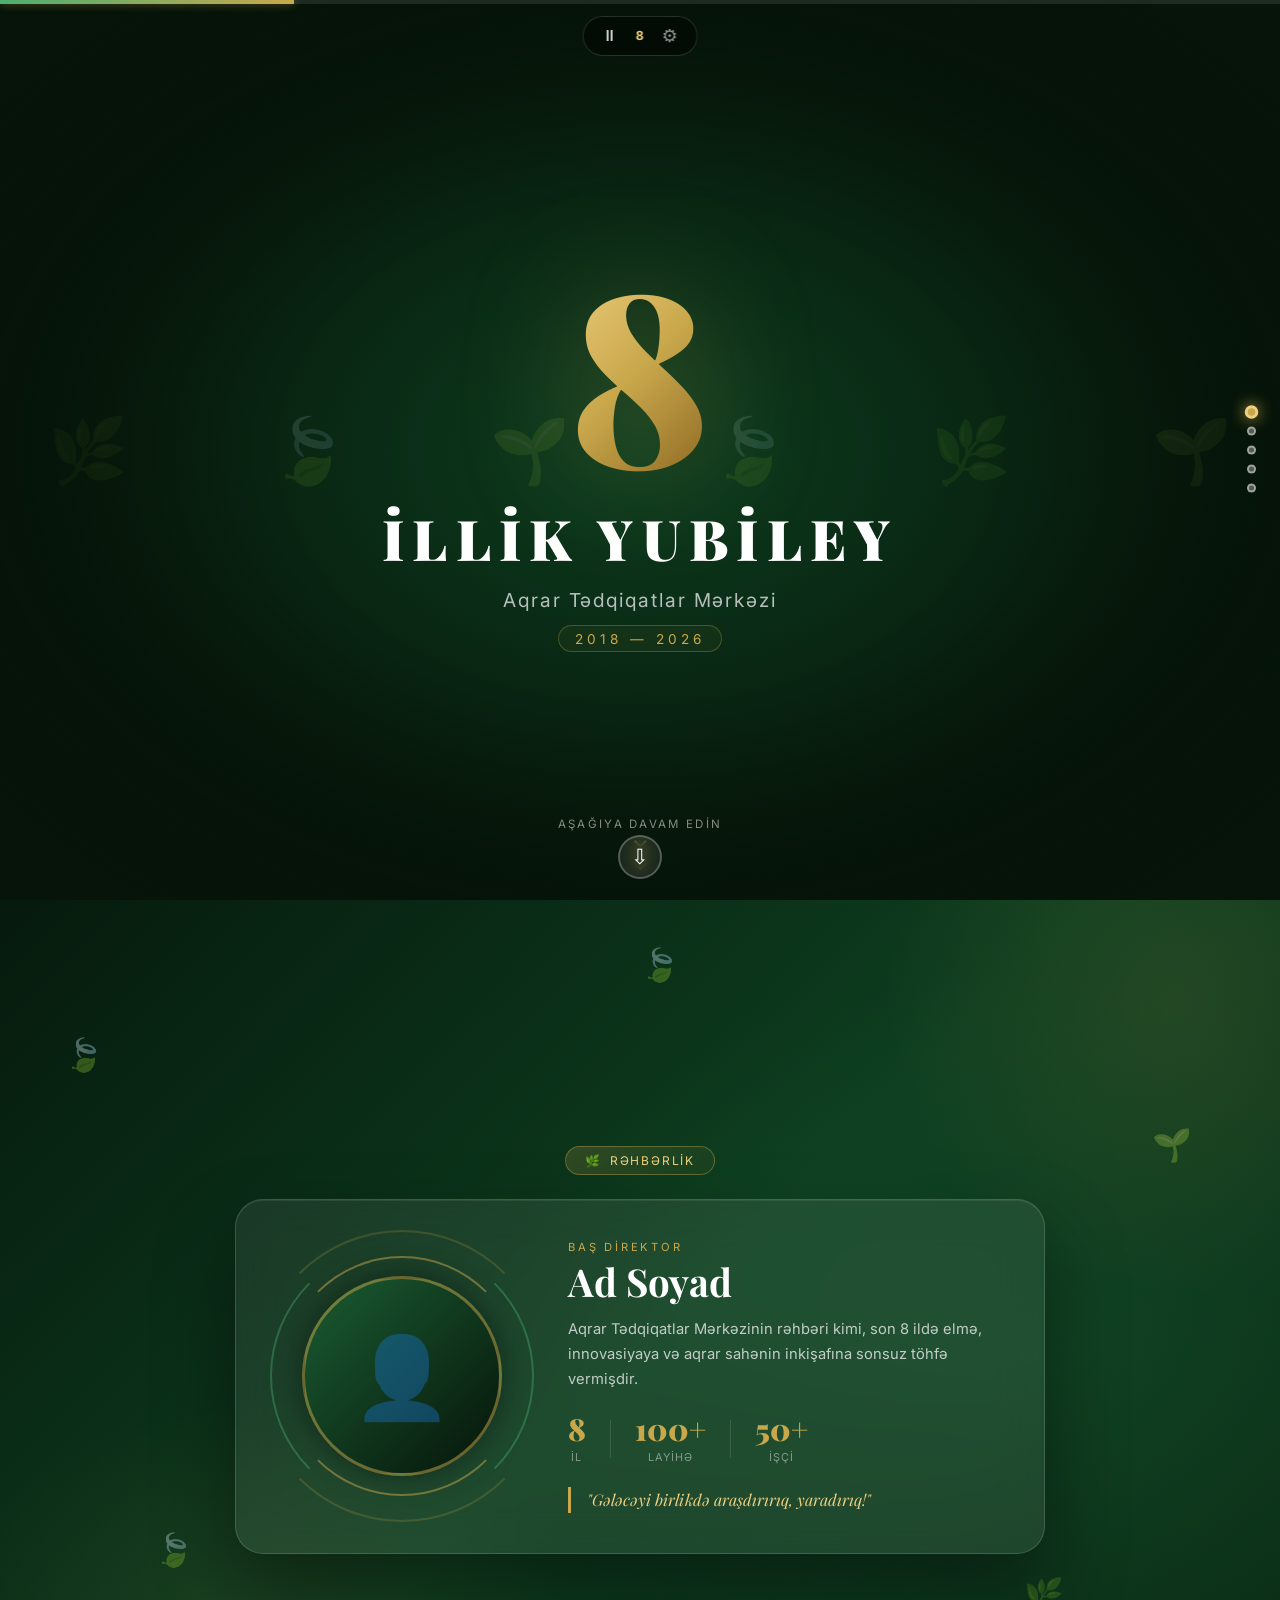
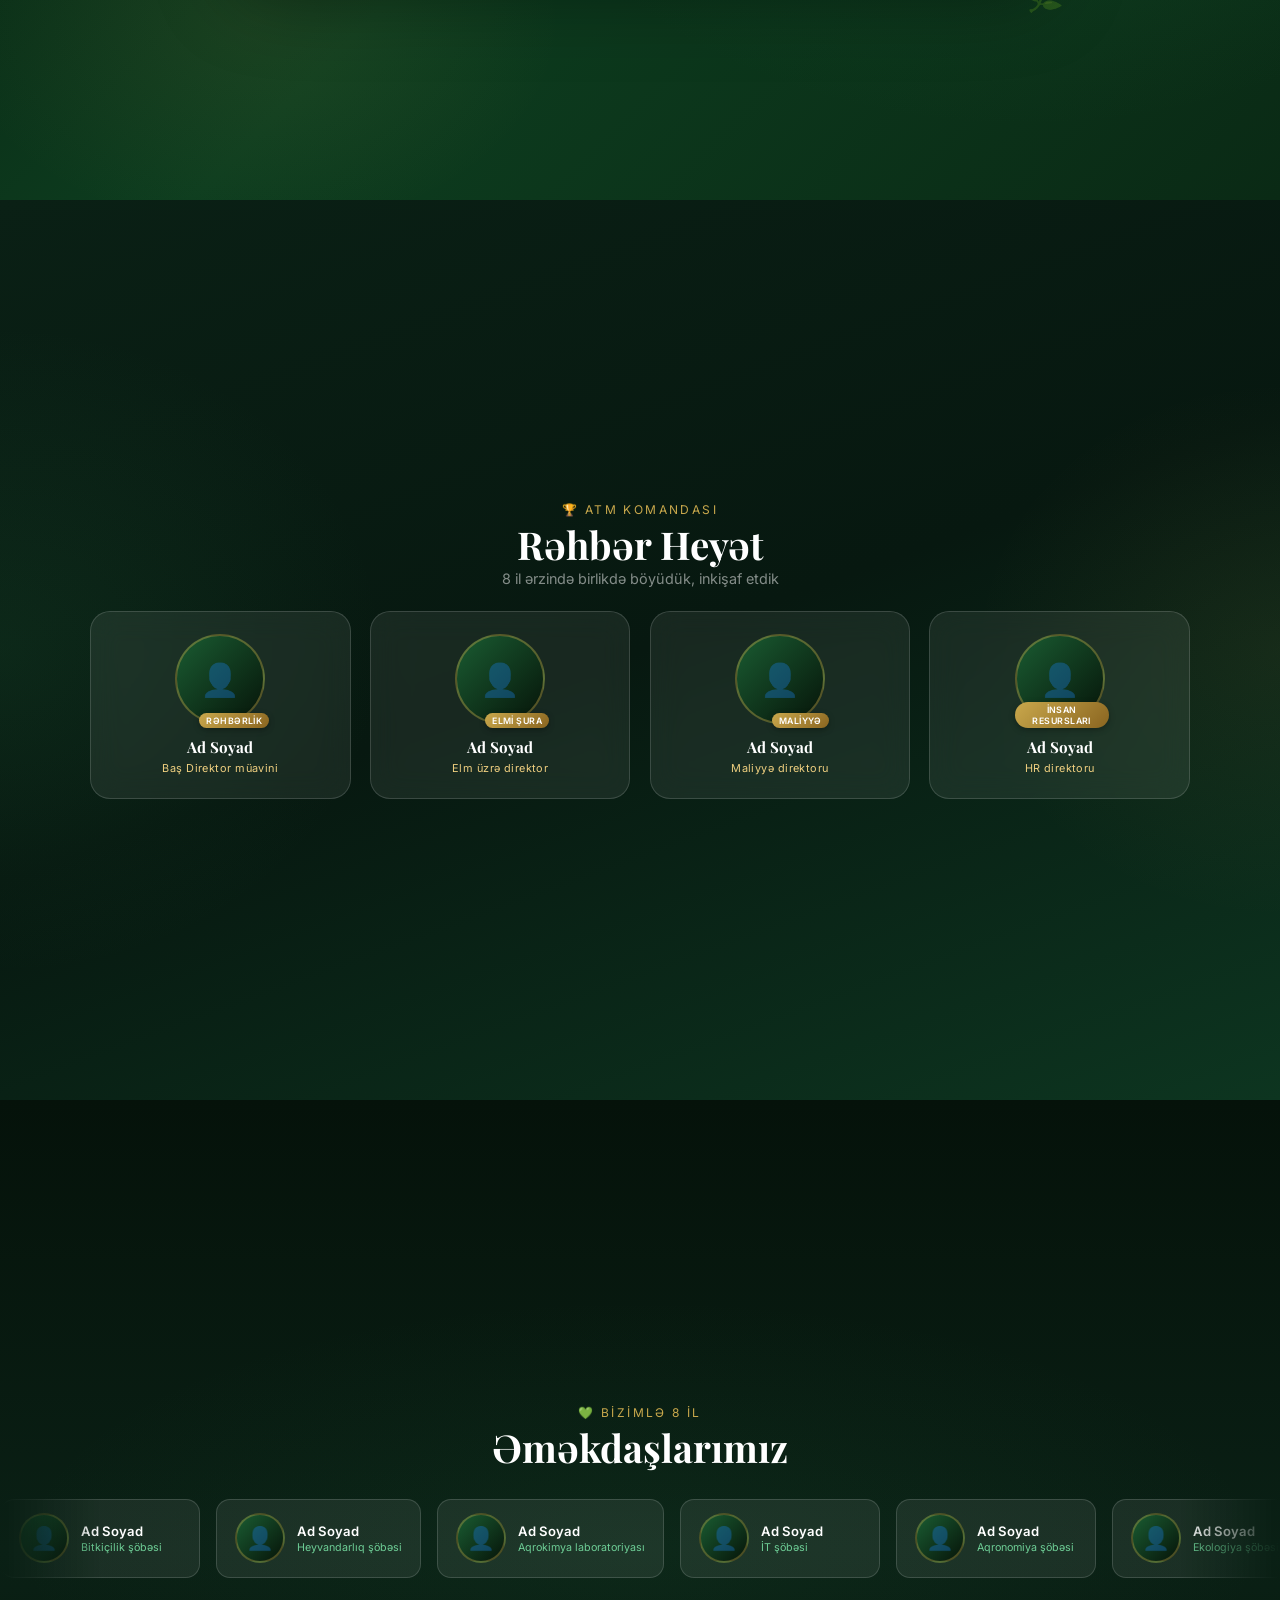
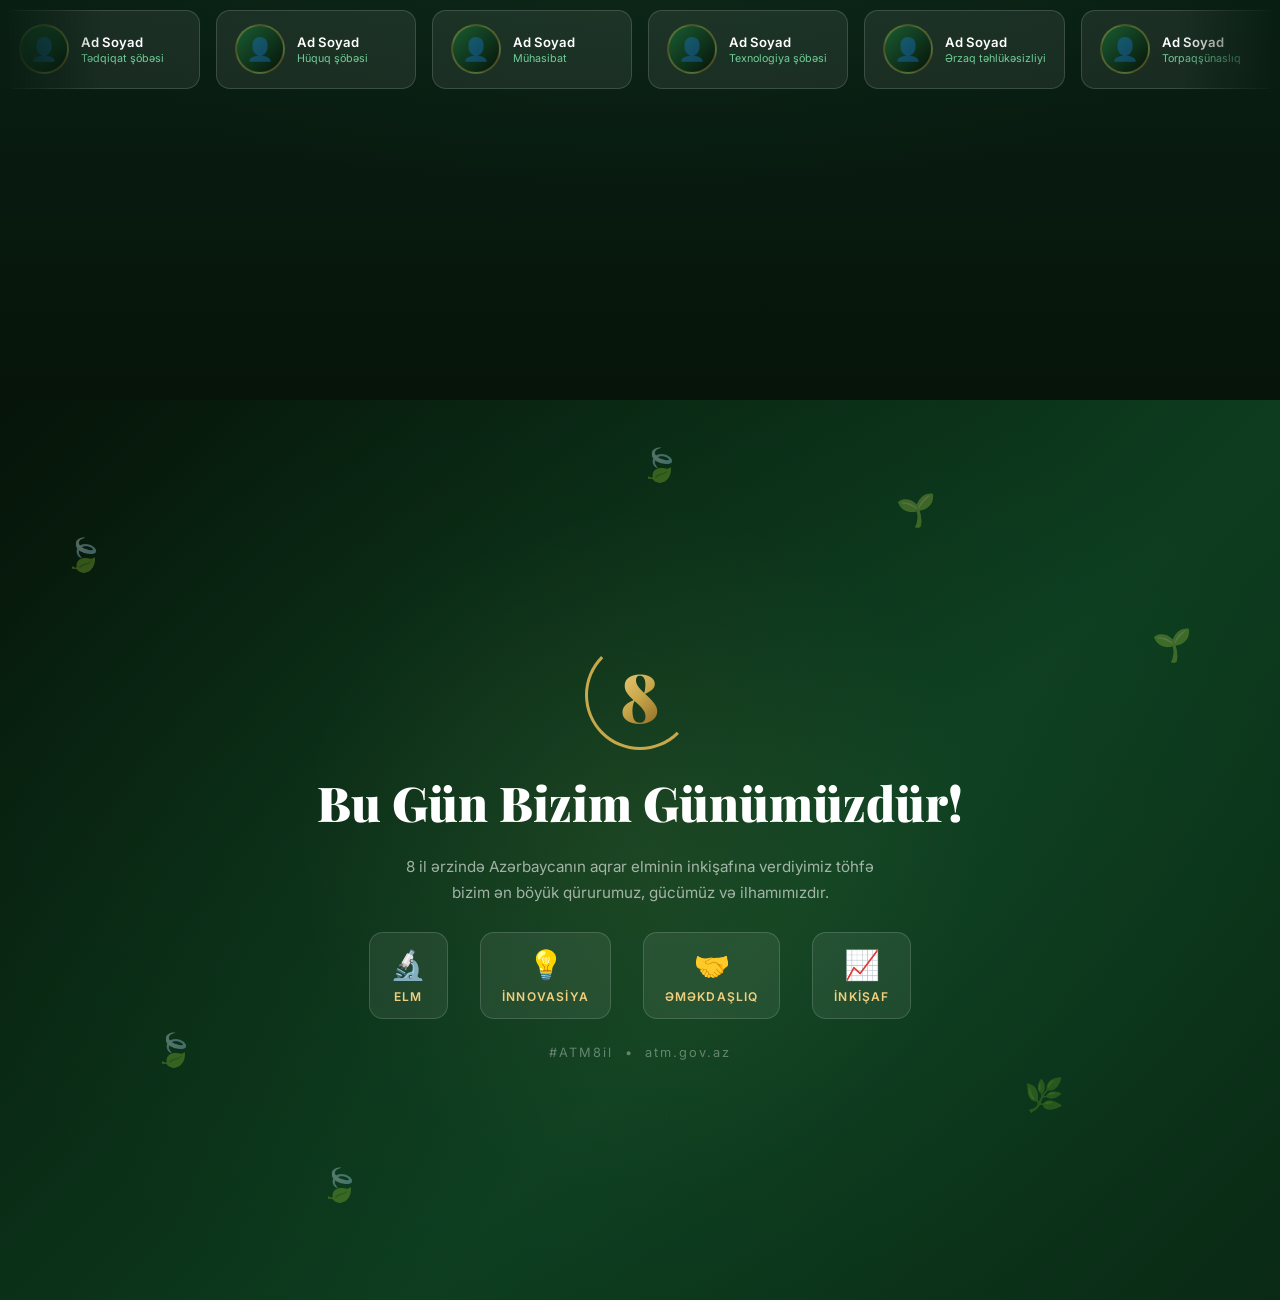
==== index.html @ 125e40d2 "*" ====
<!DOCTYPE html>
<html lang="az">
<head>
  <meta charset="UTF-8" />
  <meta name="viewport" content="width=device-width, initial-scale=1.0" />
  <title>ATM — 8 İllik Yubiley | Aqrar Tədqiqatlar Mərkəzi</title>
  <meta name="description" content="Aqrar Tədqiqatlar Mərkəzinin 8 illik yubileyi — Elm, İnnovasiya və İnkişaf" />
  <link rel="preconnect" href="https://fonts.googleapis.com" />
  <link rel="preconnect" href="https://fonts.gstatic.com" crossorigin />
  <link href="https://fonts.googleapis.com/css2?family=Playfair+Display:wght@400;700;900&family=Inter:wght@300;400;500;600;700&display=swap" rel="stylesheet" />
  <link rel="stylesheet" href="style.css" />
</head>
<body>

  <!-- PROGRESS BAR (auto-play timer) -->
  <div class="progress-bar-wrap" id="progressBarWrap">
    <div class="progress-bar" id="progressBar"></div>
  </div>

  <!-- AUTO-PLAY KONTROL -->
  <div class="autoplay-ctrl" id="autoplayCtrl">
    <button class="ap-btn" id="apToggle" title="Auto-play aç/bağla">
      <span id="apIcon">⏸</span>
    </button>
    <div class="ap-timer" id="apTimer">10</div>
    <a href="admin.html" class="ap-btn ap-admin-btn" title="Admin Panel">⚙</a>
  </div>

  <!-- NAVİQASİYA NÖQTƏLƏRI -->
  <nav class="slide-nav" id="slideNav">
    <div class="nav-dot active" data-slide="0" title="Giriş"></div>
    <div class="nav-dot" data-slide="1" title="Direktor"></div>
    <div class="nav-dot" data-slide="2" title="Komanda"></div>
    <div class="nav-dot" data-slide="3" title="Əməkdaşlar"></div>
    <div class="nav-dot" data-slide="4" title="Final"></div>
  </nav>

  <!-- OXLAR -->
  <button class="arrow arrow-up hidden" id="arrowUp">&#8679;</button>
  <button class="arrow arrow-down" id="arrowDown">&#8681;</button>

  <!-- SLAYDLAR -->
  <div class="slides-container" id="slidesContainer">

    <!-- SLAYD 0 — GİRİŞ -->
    <section class="slide slide-intro" id="slide-0">
      <div class="intro-bg-overlay"></div>
      <img src="" alt="ATM 8 İllik Yubiley Posteri" class="intro-poster" id="introPoster" />
      <div class="intro-poster-placeholder" id="introPosterPh">
        <div class="iph-content">
          <div class="iph-num">8</div>
          <div class="iph-title">İLLİK YUBİLEY</div>
          <div class="iph-sub">Aqrar Tədqiqatlar Mərkəzi</div>
          <div class="iph-tag">2018 — 2026</div>
        </div>
        <div class="iph-leaves">
          <span>🌿</span><span>🍃</span><span>🌱</span>
          <span>🍃</span><span>🌿</span><span>🌱</span>
        </div>
      </div>
      <div class="intro-particles" id="introParticles"></div>
      <div class="intro-bottom-bar">
        <span class="intro-bottom-text">Aşağıya davam edin</span>
        <div class="scroll-indicator">
          <div class="scroll-arrow"></div>
          <div class="scroll-arrow delay1"></div>
          <div class="scroll-arrow delay2"></div>
        </div>
      </div>
    </section>

    <!-- SLAYD 1 — BAŞ DİREKTOR -->
    <section class="slide slide-director" id="slide-1">
      <div class="director-bg"></div>
      <div class="director-glow"></div>
      <div class="director-content">
        <div class="director-badge">
          <span class="badge-icon">🌿</span>
          <span>Rəhbərlik</span>
        </div>
        <div class="director-card">
          <div class="director-photo-wrap">
            <div class="director-ring ring-1"></div>
            <div class="director-ring ring-2"></div>
            <div class="director-ring ring-3"></div>
            <div class="director-photo-inner" id="directorPhotoInner">
              <div class="ph-avatar">👤</div>
            </div>
          </div>
          <div class="director-info">
            <div class="director-title-label">Baş Direktor</div>
            <h2 class="director-name" id="directorName">Ad Soyad</h2>
            <p class="director-desc" id="directorDesc">
              Aqrar Tədqiqatlar Mərkəzinin rəhbəri kimi, son 8 ildə elmə, innovasiyaya
              və aqrar sahənin inkişafına sonsuz töhfə vermişdir.
            </p>
            <div class="director-stats">
              <div class="stat-item">
                <span class="stat-num" id="statYears">8</span>
                <span class="stat-lbl">İl</span>
              </div>
              <div class="stat-divider"></div>
              <div class="stat-item">
                <span class="stat-num" id="statProjects">100+</span>
                <span class="stat-lbl">Layihə</span>
              </div>
              <div class="stat-divider"></div>
              <div class="stat-item">
                <span class="stat-num" id="statStaff">50+</span>
                <span class="stat-lbl">İşçi</span>
              </div>
            </div>
            <blockquote class="director-quote" id="directorQuote">
              "Gələcəyi birlikdə araşdırırıq, yaradırıq!"
            </blockquote>
          </div>
        </div>
      </div>
      <div class="floating-leaves">
        <span class="leaf l1">🍃</span><span class="leaf l2">🌱</span>
        <span class="leaf l3">🍃</span><span class="leaf l4">🌿</span>
        <span class="leaf l5">🍃</span>
      </div>
    </section>

    <!-- SLAYD 2 — RƏHBƏR HEYƏT -->
    <section class="slide slide-team" id="slide-2">
      <div class="team-bg"></div>
      <div class="team-header">
        <div class="section-eyebrow">🏆 ATM Komandası</div>
        <h2 class="section-title">Rəhbər Heyət</h2>
        <p class="section-sub">8 il ərzində birlikdə böyüdük, inkişaf etdik</p>
      </div>
      <div class="team-grid" id="teamGrid"></div>
    </section>

    <!-- SLAYD 3 — ƏMƏKDAŞLAR -->
    <section class="slide slide-staff" id="slide-3">
      <div class="staff-bg"></div>
      <div class="staff-header">
        <div class="section-eyebrow">💚 Bizimlə 8 il</div>
        <h2 class="section-title">Əməkdaşlarımız</h2>
      </div>
      <div class="staff-ticker-wrap">
        <div class="staff-ticker" id="staffTicker"></div>
      </div>
      <div class="staff-ticker-wrap ticker-reverse-wrap">
        <div class="staff-ticker ticker-reverse" id="staffTicker2"></div>
      </div>
    </section>

    <!-- SLAYD 4 — FİNAL -->
    <section class="slide slide-final" id="slide-4">
      <div class="final-bg"></div>
      <div class="final-glow"></div>
      <div class="final-content">
        <div class="final-logo">
          <div class="logo-ring"></div>
          <span class="logo-num">8</span>
        </div>
        <h1 class="final-title">Bu Gün Bizim Günümüzdür!</h1>
        <p class="final-sub">
          8 il ərzində Azərbaycanın aqrar elminin inkişafına verdiyimiz töhfə<br/>
          bizim ən böyük qürurumuz, gücümüz və ilhamımızdır.
        </p>
        <div class="final-values">
          <div class="val-item"><span class="val-icon">🔬</span><span class="val-text">Elm</span></div>
          <div class="val-item"><span class="val-icon">💡</span><span class="val-text">İnnovasiya</span></div>
          <div class="val-item"><span class="val-icon">🤝</span><span class="val-text">Əməkdaşlıq</span></div>
          <div class="val-item"><span class="val-icon">📈</span><span class="val-text">İnkişaf</span></div>
        </div>
        <div class="final-hashtag">#ATM8il &nbsp;•&nbsp; atm.gov.az</div>
        <div class="confetti-container" id="confetti"></div>
      </div>
      <div class="floating-leaves final-leaves">
        <span class="leaf l1">🍃</span><span class="leaf l2">🌱</span>
        <span class="leaf l3">🍃</span><span class="leaf l4">🌿</span>
        <span class="leaf l5">🍃</span><span class="leaf l6">🌱</span>
        <span class="leaf l7">🍃</span>
      </div>
    </section>

  </div><!-- /slides-container -->

  <script src="script.js"></script>
</body>
</html>
---- style.css ----
/* ═══════════════════════════════════════════════════════
   ATM 8 İLLİK YUBİLEY — STYLE.CSS (v2)
   ═══════════════════════════════════════════════════════ */

:root {
  --green-deep:   #061409;
  --green-dark:   #0d3d1f;
  --green-mid:    #1a5c32;
  --green-bright: #4caf72;
  --gold:         #c9a84c;
  --gold-light:   #f0d080;
  --gold-dark:    #8a6520;
  --white:        #ffffff;
  --glass-bg:     rgba(255,255,255,0.07);
  --glass-border: rgba(255,255,255,0.15);
  --slide-dur:    0.9s;
}

*, *::before, *::after { box-sizing: border-box; margin: 0; padding: 0; }
html { scroll-behavior: smooth; }
body {
  font-family: 'Inter', sans-serif;
  background: var(--green-deep);
  color: var(--white);
  overflow: hidden;
  height: 100vh;
  width: 100vw;
  user-select: none;
}

/* ── PROGRESS BAR ─────────────────────────────────────── */
.progress-bar-wrap {
  position: fixed;
  top: 0; left: 0; right: 0;
  height: 4px;
  background: rgba(255,255,255,0.1);
  z-index: 2000;
}
.progress-bar {
  height: 100%;
  background: linear-gradient(90deg, var(--green-bright), var(--gold));
  width: 0%;
  transition: width 0.1s linear;
  box-shadow: 0 0 8px rgba(201,168,76,0.5);
}

/* ── AUTO-PLAY CTRL ───────────────────────────────────── */
.autoplay-ctrl {
  position: fixed;
  top: 1rem;
  left: 50%;
  transform: translateX(-50%);
  z-index: 1500;
  display: flex;
  align-items: center;
  gap: 0.5rem;
  background: rgba(0,0,0,0.45);
  border: 1px solid var(--glass-border);
  border-radius: 100px;
  padding: 0.4rem 0.9rem;
  backdrop-filter: blur(12px);
}

.ap-btn {
  background: none;
  border: none;
  color: rgba(255,255,255,0.8);
  font-size: 1rem;
  cursor: pointer;
  transition: color 0.2s;
  display: flex;
  align-items: center;
  text-decoration: none;
  padding: 2px 4px;
  border-radius: 50%;
}
.ap-btn:hover { color: var(--gold); }

.ap-timer {
  font-size: 0.78rem;
  font-weight: 700;
  color: var(--gold-light);
  min-width: 20px;
  text-align: center;
  letter-spacing: 0.05em;
}

.ap-admin-btn {
  font-size: 1.1rem;
  opacity: 0.7;
}
.ap-admin-btn:hover { opacity: 1; color: var(--gold); }

/* ── SLIDE SYSTEM ─────────────────────────────────────── */
.slides-container {
  height: 100vh;
  transition: transform var(--slide-dur) cubic-bezier(0.77, 0, 0.175, 1);
  will-change: transform;
}

.slide {
  position: relative;
  width: 100vw;
  height: 100vh;
  display: flex;
  align-items: center;
  justify-content: center;
  overflow: hidden;
}

/* ── NAV DOTS ─────────────────────────────────────────── */
.slide-nav {
  position: fixed;
  right: 1.5rem;
  top: 50%;
  transform: translateY(-50%);
  display: flex;
  flex-direction: column;
  gap: 10px;
  z-index: 1000;
}

.nav-dot {
  width: 9px;
  height: 9px;
  border-radius: 50%;
  background: rgba(255,255,255,0.3);
  border: 2px solid rgba(255,255,255,0.45);
  cursor: pointer;
  transition: all 0.3s ease;
}
.nav-dot.active, .nav-dot:hover {
  background: var(--gold);
  border-color: var(--gold-light);
  transform: scale(1.5);
  box-shadow: 0 0 10px var(--gold);
}

/* ── ARROWS ───────────────────────────────────────────── */
.arrow {
  position: fixed;
  left: 50%;
  transform: translateX(-50%);
  z-index: 1000;
  background: rgba(255,255,255,0.08);
  border: 2px solid rgba(255,255,255,0.25);
  color: white;
  width: 44px;
  height: 44px;
  border-radius: 50%;
  font-size: 1.3rem;
  cursor: pointer;
  transition: all 0.3s ease;
  backdrop-filter: blur(8px);
  display: flex;
  align-items: center;
  justify-content: center;
}
.arrow:hover { background: var(--gold); border-color: var(--gold-light); box-shadow: 0 0 16px rgba(201,168,76,0.4); }
.arrow-up   { top: 1.3rem; }
.arrow-down { bottom: 1.3rem; }
.arrow.hidden { opacity: 0; pointer-events: none; }

/* ══════════════════════════════════════════════════════
   SLAYD 0 — GİRİŞ
══════════════════════════════════════════════════════ */
.slide-intro {
  background: radial-gradient(ellipse at center, #0d3d1f 0%, #061409 70%);
}

.intro-bg-overlay {
  position: absolute; inset: 0;
  background: radial-gradient(ellipse at center, transparent 40%, #061409 90%);
  z-index: 2; pointer-events: none;
}

.intro-poster {
  position: absolute; inset: 0;
  width: 100%; height: 100%;
  object-fit: contain;
  z-index: 1;
  animation: posterReveal 1.4s cubic-bezier(0.16,1,0.3,1) forwards;
}

.intro-poster-placeholder {
  position: absolute; inset: 0;
  z-index: 1;
  display: flex;
  flex-direction: column;
  align-items: center;
  justify-content: center;
  animation: posterReveal 1.4s cubic-bezier(0.16,1,0.3,1) forwards;
}

.iph-content {
  text-align: center;
  display: flex;
  flex-direction: column;
  align-items: center;
  gap: 0.8rem;
  z-index: 2;
}

.iph-num {
  font-family: 'Playfair Display', serif;
  font-size: 15rem;
  font-weight: 900;
  line-height: 1;
  background: linear-gradient(135deg, var(--gold-light), var(--gold), var(--gold-dark));
  -webkit-background-clip: text;
  -webkit-text-fill-color: transparent;
  background-clip: text;
  filter: drop-shadow(0 0 60px rgba(201,168,76,0.3));
  animation: numPulse 3s ease-in-out infinite;
}

.iph-title {
  font-family: 'Playfair Display', serif;
  font-size: 3.5rem;
  font-weight: 900;
  color: var(--white);
  letter-spacing: 0.15em;
  text-transform: uppercase;
}

.iph-sub {
  font-size: 1.2rem;
  color: rgba(255,255,255,0.7);
  letter-spacing: 0.1em;
}

.iph-tag {
  font-size: 0.85rem;
  color: var(--gold);
  letter-spacing: 0.3em;
  text-transform: uppercase;
  border: 1px solid rgba(201,168,76,0.3);
  padding: 0.3rem 1rem;
  border-radius: 100px;
  background: rgba(201,168,76,0.05);
}

.iph-leaves {
  position: absolute; inset: 0;
  display: flex;
  flex-wrap: wrap;
  align-items: center;
  justify-content: space-between;
  padding: 3rem;
  font-size: 4rem;
  opacity: 0.12;
  pointer-events: none;
}

@keyframes numPulse {
  0%, 100% { filter: drop-shadow(0 0 40px rgba(201,168,76,0.3)); }
  50%       { filter: drop-shadow(0 0 80px rgba(201,168,76,0.6)); }
}

@keyframes posterReveal {
  from { opacity: 0; transform: scale(1.04); }
  to   { opacity: 1; transform: scale(1); }
}

.intro-particles { position: absolute; inset: 0; z-index: 3; pointer-events: none; }

.particle {
  position: absolute;
  border-radius: 50%;
  animation: floatParticle linear infinite;
  opacity: 0;
}

@keyframes floatParticle {
  0%   { opacity: 0; transform: translateY(0) scale(0); }
  10%  { opacity: 0.8; }
  90%  { opacity: 0.5; }
  100% { opacity: 0; transform: translateY(-120vh) scale(2); }
}

.intro-bottom-bar {
  position: absolute;
  bottom: 2rem; left: 50%;
  transform: translateX(-50%);
  z-index: 10;
  display: flex;
  flex-direction: column;
  align-items: center;
  gap: 6px;
}

.intro-bottom-text {
  font-size: 0.72rem;
  letter-spacing: 0.2em;
  text-transform: uppercase;
  color: rgba(255,255,255,0.5);
}

.scroll-indicator { display: flex; flex-direction: column; align-items: center; gap: 2px; }

.scroll-arrow {
  width: 9px; height: 9px;
  border-right: 2px solid var(--gold);
  border-bottom: 2px solid var(--gold);
  transform: rotate(45deg);
  animation: scrollBounce 1.4s ease-in-out infinite;
}
.scroll-arrow.delay1 { animation-delay: 0.15s; }
.scroll-arrow.delay2 { animation-delay: 0.3s; }

@keyframes scrollBounce {
  0%, 100% { opacity: 0.2; }
  50%       { opacity: 1; }
}

/* ══════════════════════════════════════════════════════
   SLAYD 1 — DİREKTOR
══════════════════════════════════════════════════════ */
.slide-director {
  background: linear-gradient(135deg, #061a0d 0%, #0d3d1f 50%, #0a2a15 100%);
}

.director-bg {
  position: absolute; inset: 0;
  background:
    radial-gradient(ellipse 60% 60% at 80% 50%, rgba(45,138,78,0.15) 0%, transparent 70%),
    radial-gradient(ellipse 40% 40% at 20% 80%, rgba(201,168,76,0.08) 0%, transparent 60%);
  pointer-events: none;
}

.director-glow {
  position: absolute; top: -200px; right: -200px;
  width: 600px; height: 600px; border-radius: 50%;
  background: radial-gradient(circle, rgba(201,168,76,0.12) 0%, transparent 70%);
  pointer-events: none;
  animation: glowPulse 4s ease-in-out infinite;
}

@keyframes glowPulse {
  0%, 100% { transform: scale(1); opacity: 1; }
  50%       { transform: scale(1.1); opacity: 0.7; }
}

.director-content {
  position: relative; z-index: 5;
  display: flex; flex-direction: column;
  align-items: center; gap: 1.5rem;
  padding: 2rem; max-width: 1100px; width: 100%;
}

.director-badge {
  display: inline-flex; align-items: center; gap: 0.5rem;
  background: linear-gradient(135deg, rgba(201,168,76,0.2), rgba(201,168,76,0.05));
  border: 1px solid rgba(201,168,76,0.4);
  border-radius: 100px;
  padding: 0.35rem 1.2rem;
  font-size: 0.75rem; letter-spacing: 0.15em; text-transform: uppercase;
  color: var(--gold-light); backdrop-filter: blur(10px);
}

.director-card {
  display: flex; align-items: center; gap: 3.5rem;
  background: var(--glass-bg);
  border: 1px solid var(--glass-border);
  border-radius: 28px;
  padding: 2.5rem 3.5rem;
  backdrop-filter: blur(20px);
  box-shadow: 0 40px 80px rgba(0,0,0,0.4), inset 0 1px 0 rgba(255,255,255,0.08);
  animation: slideInUp 0.8s cubic-bezier(0.16,1,0.3,1) both;
}

@keyframes slideInUp {
  from { opacity: 0; transform: translateY(40px); }
  to   { opacity: 1; transform: translateY(0); }
}

.director-photo-wrap {
  position: relative; flex-shrink: 0;
  width: 220px; height: 220px;
  display: flex; align-items: center; justify-content: center;
}

.director-ring {
  position: absolute; border-radius: 50%;
  border: 2px solid;
  animation: ringRotate linear infinite;
}
.ring-1 { inset: -10px; border-color: rgba(201,168,76,0.5) transparent rgba(201,168,76,0.5) transparent; animation-duration: 8s; }
.ring-2 { inset: -22px; border-color: transparent rgba(77,175,114,0.4) transparent rgba(77,175,114,0.4); animation-duration: 12s; animation-direction: reverse; }
.ring-3 { inset: -36px; border-color: rgba(201,168,76,0.2) transparent rgba(201,168,76,0.2) transparent; animation-duration: 18s; }

@keyframes ringRotate {
  from { transform: rotate(0deg); }
  to   { transform: rotate(360deg); }
}

.director-photo-inner {
  width: 200px; height: 200px;
  border-radius: 50%;
  overflow: hidden;
  border: 3px solid rgba(201,168,76,0.5);
  display: flex; align-items: center; justify-content: center;
  background: linear-gradient(135deg, var(--green-mid), var(--green-deep));
  box-shadow: 0 0 30px rgba(0,0,0,0.4);
}

.director-photo-inner img {
  width: 100%; height: 100%;
  object-fit: cover; border-radius: 50%;
}

.ph-avatar { font-size: 5rem; opacity: 0.4; }

.director-info { flex: 1; }

.director-title-label {
  font-size: 0.7rem; letter-spacing: 0.25em; text-transform: uppercase;
  color: var(--gold); margin-bottom: 0.4rem;
}

.director-name {
  font-family: 'Playfair Display', serif;
  font-size: 2.4rem; font-weight: 700;
  color: var(--white); line-height: 1.1; margin-bottom: 0.9rem;
}

.director-desc {
  font-size: 0.92rem; color: rgba(255,255,255,0.72);
  line-height: 1.7; max-width: 420px; margin-bottom: 1.4rem;
}

.director-stats {
  display: flex; align-items: center; gap: 1.5rem; margin-bottom: 1.4rem;
}

.stat-item { text-align: center; }
.stat-num {
  display: block; font-family: 'Playfair Display', serif;
  font-size: 1.9rem; font-weight: 900; color: var(--gold); line-height: 1;
}
.stat-lbl {
  font-size: 0.68rem; letter-spacing: 0.1em;
  text-transform: uppercase; color: rgba(255,255,255,0.45); margin-top: 2px;
}

.stat-divider { width: 1px; height: 38px; background: rgba(255,255,255,0.12); }

.director-quote {
  font-family: 'Playfair Display', serif;
  font-style: italic; font-size: 1rem;
  color: var(--gold-light);
  border-left: 3px solid var(--gold);
  padding-left: 1rem; line-height: 1.6;
}

/* ── Floating leaves ─ */
.floating-leaves { position: absolute; inset: 0; pointer-events: none; z-index: 2; }
.leaf { position: absolute; font-size: 2rem; animation: leafFloat ease-in-out infinite; opacity: 0.35; }
.l1 { left: 5%;  top: 15%; animation-duration: 6s; }
.l2 { left: 90%; top: 25%; animation-duration: 8s;  animation-delay: 1s; }
.l3 { left: 12%; top: 70%; animation-duration: 7s;  animation-delay: 2s; }
.l4 { left: 80%; top: 75%; animation-duration: 9s;  animation-delay: 0.5s; }
.l5 { left: 50%; top: 5%;  animation-duration: 5s;  animation-delay: 3s; }
.l6 { left: 70%; top: 10%; animation-duration: 7.5s; animation-delay: 1.5s; }
.l7 { left: 25%; top: 85%; animation-duration: 6.5s; animation-delay: 2.5s; }

@keyframes leafFloat {
  0%, 100% { transform: translateY(0) rotate(0deg); }
  50%       { transform: translateY(-18px) rotate(12deg); }
}

/* ══════════════════════════════════════════════════════
   SLAYD 2 — KOMANDA
══════════════════════════════════════════════════════ */
.slide-team {
  background: linear-gradient(160deg, #0a2015 0%, #071810 50%, #0d3520 100%);
  flex-direction: column; padding: 1.5rem 2rem; gap: 1.5rem;
}

.team-bg {
  position: absolute; inset: 0;
  background:
    radial-gradient(ellipse 50% 60% at 0% 50%, rgba(45,138,78,0.12) 0%, transparent 60%),
    radial-gradient(ellipse 40% 50% at 100% 50%, rgba(201,168,76,0.07) 0%, transparent 60%);
  pointer-events: none;
}

.section-eyebrow {
  font-size: 0.75rem; letter-spacing: 0.2em;
  text-transform: uppercase; color: var(--gold); margin-bottom: 0.4rem;
}
.section-title {
  font-family: 'Playfair Display', serif;
  font-size: 2.4rem; font-weight: 700; color: var(--white); line-height: 1.1;
}
.section-sub { font-size: 0.9rem; color: rgba(255,255,255,0.5); margin-top: 0.3rem; }

.team-header { position: relative; z-index: 5; text-align: center; }

.team-grid {
  position: relative; z-index: 5;
  display: grid; grid-template-columns: repeat(4, 1fr);
  gap: 1.2rem; width: 100%; max-width: 1100px;
}

.team-card {
  background: var(--glass-bg);
  border: 1px solid var(--glass-border);
  border-radius: 20px; padding: 1.4rem 1rem;
  text-align: center; backdrop-filter: blur(15px);
  transition: all 0.35s cubic-bezier(0.34,1.56,0.64,1);
  animation: fadeInUp 0.6s cubic-bezier(0.16,1,0.3,1) both;
}
.team-card:hover {
  transform: translateY(-8px) scale(1.03);
  background: rgba(255,255,255,0.11);
  border-color: rgba(201,168,76,0.4);
  box-shadow: 0 20px 40px rgba(0,0,0,0.3), 0 0 25px rgba(201,168,76,0.08);
}

@keyframes fadeInUp {
  from { opacity: 0; transform: translateY(25px); }
  to   { opacity: 1; transform: translateY(0); }
}
.team-card:nth-child(1) { animation-delay: 0.05s; }
.team-card:nth-child(2) { animation-delay: 0.10s; }
.team-card:nth-child(3) { animation-delay: 0.15s; }
.team-card:nth-child(4) { animation-delay: 0.20s; }

.team-photo-wrap {
  position: relative; width: 90px; height: 90px;
  margin: 0 auto 0.8rem;
}

.team-photo-inner {
  width: 90px; height: 90px; border-radius: 50%; overflow: hidden;
  border: 2px solid rgba(201,168,76,0.4);
  display: flex; align-items: center; justify-content: center;
  background: linear-gradient(135deg, var(--green-mid), var(--green-deep));
}
.team-photo-inner img { width: 100%; height: 100%; object-fit: cover; border-radius: 50%; }
.team-ph-icon { font-size: 2rem; opacity: 0.4; }

.team-role-badge {
  position: absolute; bottom: -4px; right: -4px;
  background: linear-gradient(135deg, var(--gold), var(--gold-dark));
  border-radius: 100px; padding: 2px 7px;
  font-size: 0.55rem; font-weight: 600;
  letter-spacing: 0.05em; text-transform: uppercase;
  color: #fff; box-shadow: 0 2px 6px rgba(0,0,0,0.3);
}

.team-name {
  font-family: 'Playfair Display', serif;
  font-size: 0.95rem; font-weight: 700;
  color: var(--white); margin-bottom: 0.25rem;
}

.team-position { font-size: 0.68rem; color: var(--gold-light); letter-spacing: 0.04em; }

/* ══════════════════════════════════════════════════════
   SLAYD 3 — ƏMƏKDAŞLAR (TICKER)
══════════════════════════════════════════════════════ */
.slide-staff {
  background: linear-gradient(180deg, #05120a 0%, #0a2015 50%, #061409 100%);
  flex-direction: column; padding: 2rem 0; gap: 1.5rem; overflow: hidden;
}

.staff-bg {
  position: absolute; inset: 0;
  background: radial-gradient(ellipse 70% 40% at 50% 50%, rgba(45,138,78,0.08) 0%, transparent 70%);
  pointer-events: none;
}

.staff-header { position: relative; z-index: 5; text-align: center; padding: 0 2rem; }

.staff-ticker-wrap {
  width: 100%; overflow: hidden;
  position: relative; z-index: 5;
  mask-image: linear-gradient(to right, transparent 0%, black 8%, black 92%, transparent 100%);
  -webkit-mask-image: linear-gradient(to right, transparent 0%, black 8%, black 92%, transparent 100%);
}
.ticker-reverse-wrap { margin-top: -0.3rem; }

.staff-ticker {
  display: flex; gap: 1rem;
  padding: 0.4rem 0;
  animation: tickerScroll 35s linear infinite;
  width: max-content;
}
.ticker-reverse { animation: tickerScrollReverse 42s linear infinite; }

@keyframes tickerScroll {
  0%   { transform: translateX(0); }
  100% { transform: translateX(-50%); }
}
@keyframes tickerScrollReverse {
  0%   { transform: translateX(-50%); }
  100% { transform: translateX(0); }
}

.staff-card {
  flex-shrink: 0;
  background: var(--glass-bg);
  border: 1px solid var(--glass-border);
  border-radius: 14px; padding: 0.85rem 1.1rem;
  display: flex; align-items: center; gap: 0.8rem;
  backdrop-filter: blur(10px);
  transition: all 0.3s ease;
  min-width: 200px;
}
.staff-card:hover {
  background: rgba(255,255,255,0.11);
  border-color: rgba(201,168,76,0.3);
  transform: scale(1.05);
  box-shadow: 0 8px 20px rgba(0,0,0,0.25);
}

.staff-photo-inner {
  width: 50px; height: 50px; border-radius: 50%;
  flex-shrink: 0; overflow: hidden;
  border: 2px solid rgba(201,168,76,0.35);
  display: flex; align-items: center; justify-content: center;
  background: linear-gradient(135deg, var(--green-mid), var(--green-deep));
}
.staff-photo-inner img { width: 100%; height: 100%; object-fit: cover; border-radius: 50%; }
.staff-ph-icon { font-size: 1.4rem; opacity: 0.4; }

.staff-info { flex: 1; min-width: 0; }
.staff-name { font-size: 0.82rem; font-weight: 600; color: var(--white); white-space: nowrap; overflow: hidden; text-overflow: ellipsis; }
.staff-dept { font-size: 0.67rem; color: #6fcf97; margin-top: 2px; }

/* ══════════════════════════════════════════════════════
   SLAYD 4 — FİNAL
══════════════════════════════════════════════════════ */
.slide-final {
  background: linear-gradient(135deg, #061409 0%, #0d3d1f 60%, #0a2a15 100%);
}

.final-bg {
  position: absolute; inset: 0;
  background: radial-gradient(ellipse 80% 80% at 50% 50%, rgba(45,138,78,0.1) 0%, transparent 70%);
  pointer-events: none;
}

.final-glow {
  position: absolute; top: 50%; left: 50%;
  transform: translate(-50%, -50%);
  width: 700px; height: 700px; border-radius: 50%;
  background: radial-gradient(circle, rgba(201,168,76,0.07) 0%, transparent 70%);
  animation: glowPulse 5s ease-in-out infinite;
  pointer-events: none;
}

.final-content {
  position: relative; z-index: 5;
  text-align: center; display: flex; flex-direction: column;
  align-items: center; gap: 1.6rem; padding: 2rem;
}

.final-logo {
  position: relative; width: 110px; height: 110px;
  display: flex; align-items: center; justify-content: center;
}

.logo-ring {
  position: absolute; inset: 0; border-radius: 50%;
  border: 3px solid var(--gold); animation: ringRotate 8s linear infinite;
  border-top-color: transparent; border-right-color: transparent;
}

.logo-num {
  font-family: 'Playfair Display', serif;
  font-size: 4.2rem; font-weight: 900;
  background: linear-gradient(135deg, var(--gold-light), var(--gold), var(--gold-dark));
  -webkit-background-clip: text; -webkit-text-fill-color: transparent;
  background-clip: text; line-height: 1;
  animation: numGlow 3s ease-in-out infinite;
}

@keyframes numGlow {
  0%, 100% { filter: drop-shadow(0 0 20px rgba(201,168,76,0.4)); }
  50%       { filter: drop-shadow(0 0 40px rgba(201,168,76,0.8)); }
}

.final-title {
  font-family: 'Playfair Display', serif;
  font-size: 3rem; font-weight: 900; color: var(--white); line-height: 1.1;
  animation: fadeInUp 1s cubic-bezier(0.16,1,0.3,1) 0.2s both;
}

.final-sub {
  font-size: 0.95rem; color: rgba(255,255,255,0.6);
  line-height: 1.7; max-width: 580px;
  animation: fadeInUp 1s cubic-bezier(0.16,1,0.3,1) 0.35s both;
}

.final-values {
  display: flex; gap: 2rem;
  animation: fadeInUp 1s cubic-bezier(0.16,1,0.3,1) 0.5s both;
}

.val-item {
  display: flex; flex-direction: column; align-items: center; gap: 0.4rem;
  background: var(--glass-bg); border: 1px solid var(--glass-border);
  border-radius: 14px; padding: 0.9rem 1.3rem; backdrop-filter: blur(10px);
  transition: all 0.3s ease;
}
.val-item:hover { background: rgba(255,255,255,0.1); border-color: rgba(201,168,76,0.35); transform: translateY(-4px); }
.val-icon { font-size: 1.8rem; }
.val-text { font-size: 0.75rem; font-weight: 600; letter-spacing: 0.1em; text-transform: uppercase; color: var(--gold-light); }

.final-hashtag {
  font-size: 0.8rem; letter-spacing: 0.15em;
  color: rgba(255,255,255,0.35);
  animation: fadeInUp 1s cubic-bezier(0.16,1,0.3,1) 0.65s both;
}

.confetti-container { position: fixed; inset: 0; pointer-events: none; overflow: hidden; z-index: 0; }

.confetti-piece {
  position: absolute; top: -20px;
  animation: confettiFall linear infinite;
}

@keyframes confettiFall {
  0%   { transform: translateY(0) rotate(0deg);   opacity: 0.9; }
  100% { transform: translateY(110vh) rotate(720deg); opacity: 0; }
}

/* ══════════════════════════════════════════════════════
   RESPONSIVE
══════════════════════════════════════════════════════ */
@media (max-width: 960px) {
  .director-card { flex-direction: column; gap: 2rem; padding: 2rem; text-align: center; }
  .director-stats { justify-content: center; }
  .director-desc  { max-width: none; }
  .team-grid      { grid-template-columns: repeat(2, 1fr); }
  .final-title    { font-size: 2.2rem; }
  .iph-num        { font-size: 10rem; }
}
@media (max-width: 600px) {
  .team-grid     { grid-template-columns: repeat(2, 1fr); gap: 0.8rem; }
  .section-title { font-size: 1.8rem; }
  .director-name { font-size: 1.8rem; }
  .final-values  { gap: 0.8rem; }
  .iph-num       { font-size: 7rem; }
  .iph-title     { font-size: 2rem; }
}
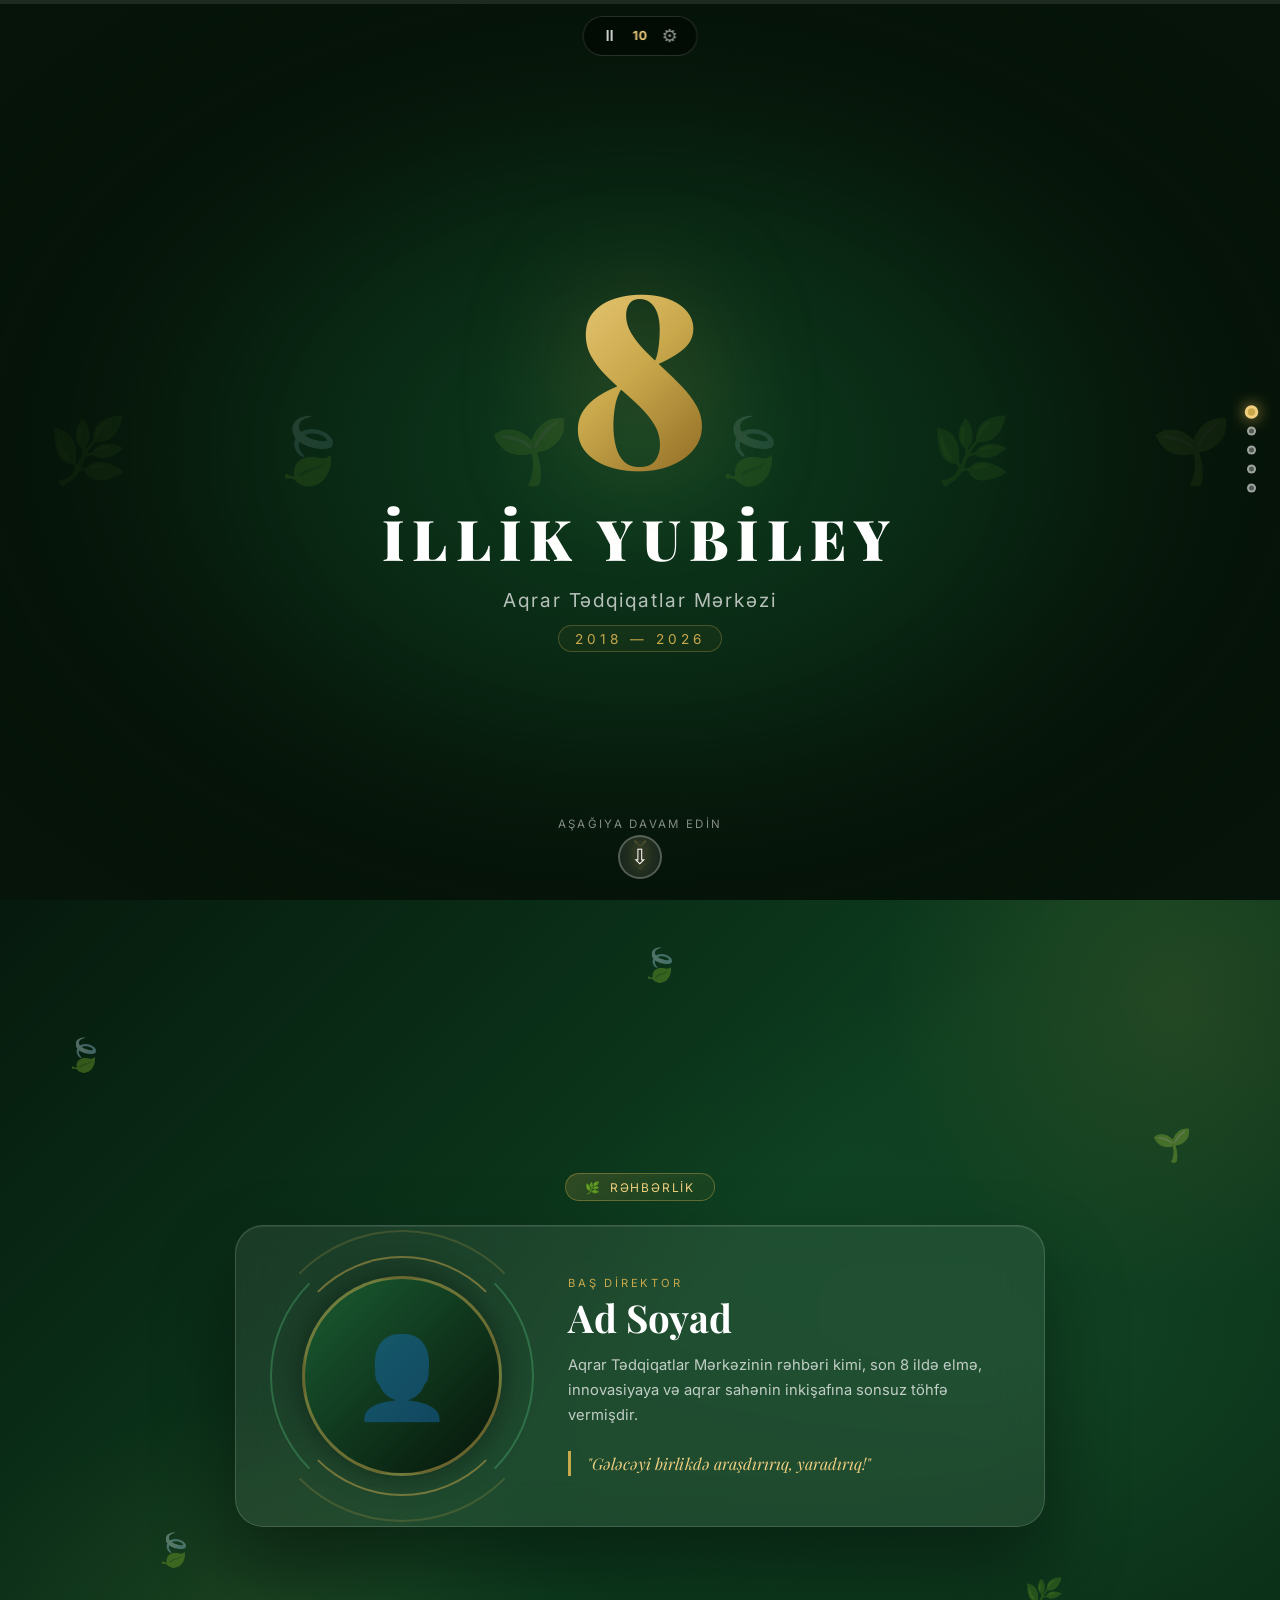
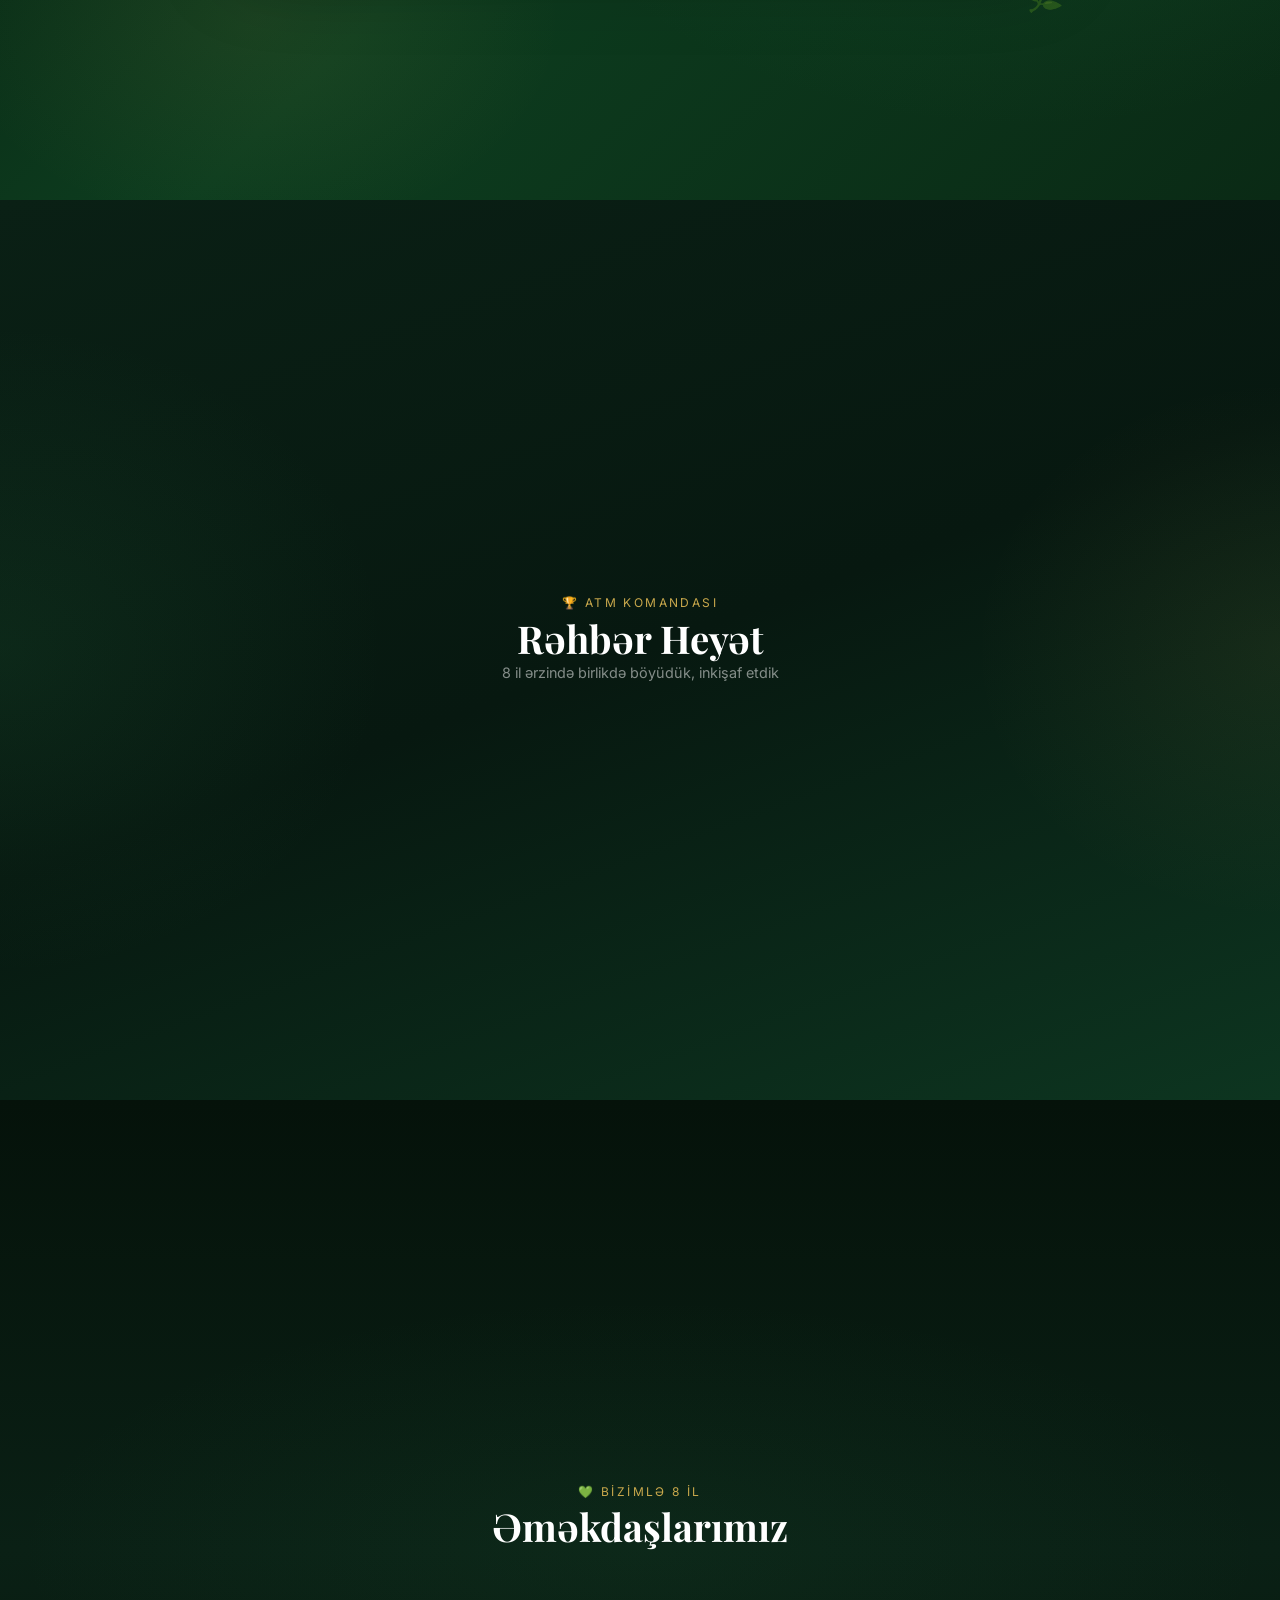
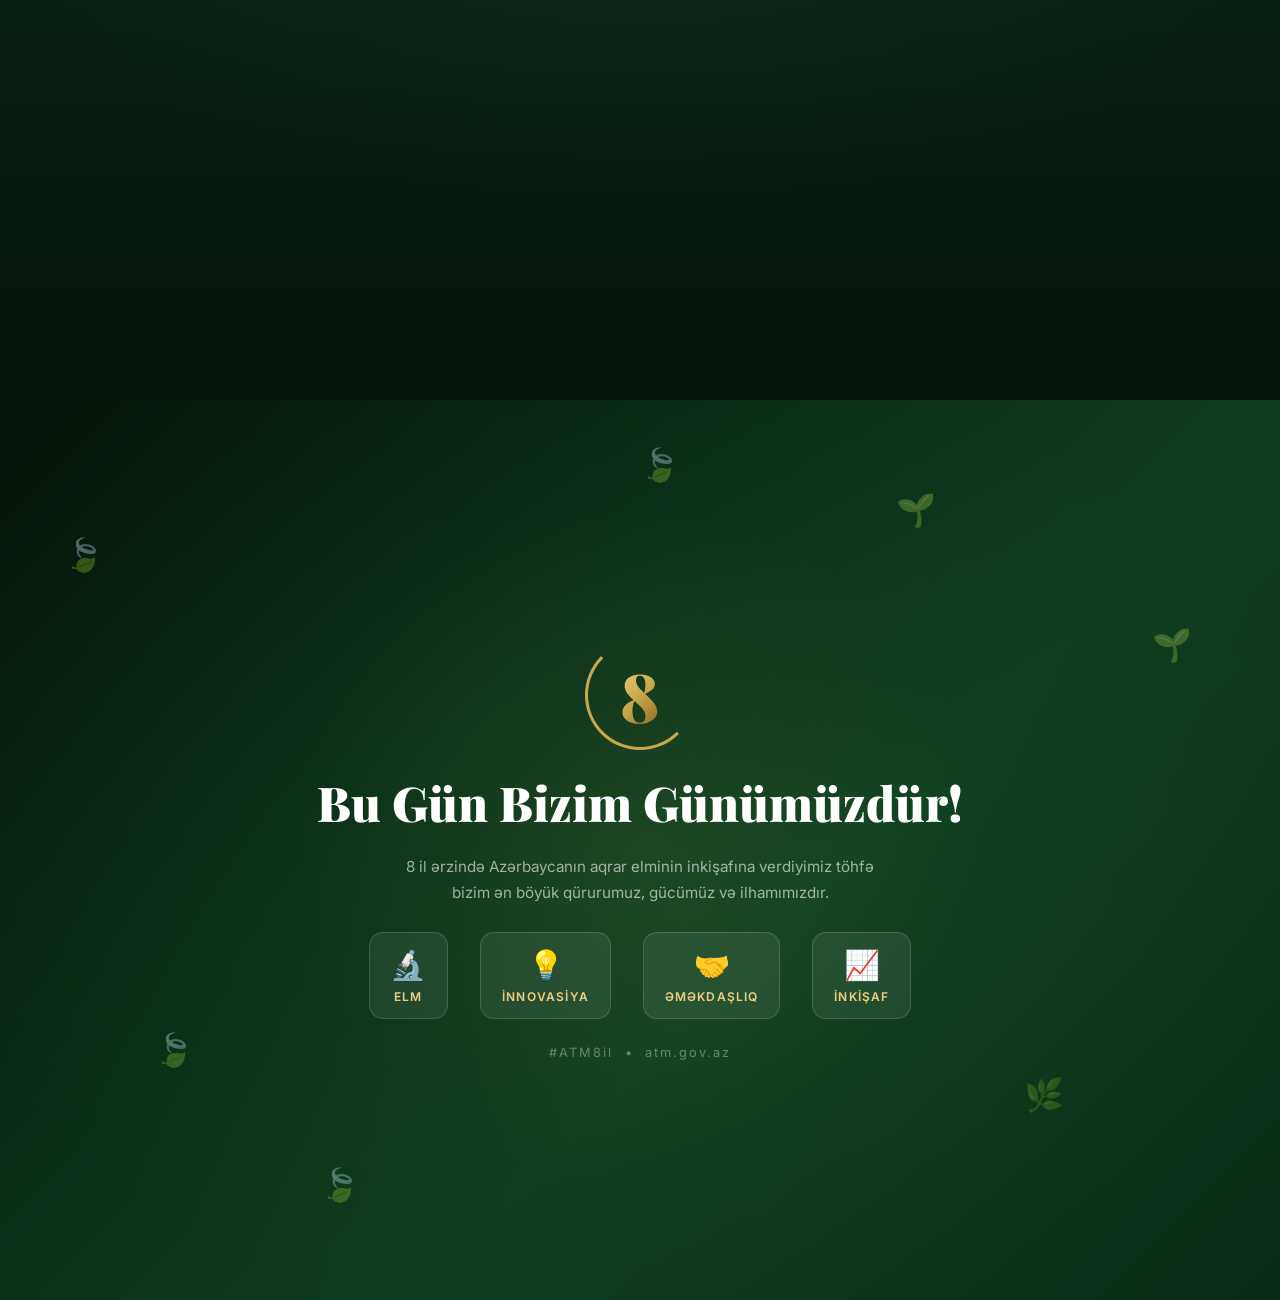
==== commit ad9ffa59: "+" ====
--- a/index.html
+++ b/index.html
@@ -94,22 +94,7 @@
               Aqrar Tədqiqatlar Mərkəzinin rəhbəri kimi, son 8 ildə elmə, innovasiyaya
               və aqrar sahənin inkişafına sonsuz töhfə vermişdir.
             </p>
-            <div class="director-stats">
-              <div class="stat-item">
-                <span class="stat-num" id="statYears">8</span>
-                <span class="stat-lbl">İl</span>
-              </div>
-              <div class="stat-divider"></div>
-              <div class="stat-item">
-                <span class="stat-num" id="statProjects">100+</span>
-                <span class="stat-lbl">Layihə</span>
-              </div>
-              <div class="stat-divider"></div>
-              <div class="stat-item">
-                <span class="stat-num" id="statStaff">50+</span>
-                <span class="stat-lbl">İşçi</span>
-              </div>
-            </div>
+            
             <blockquote class="director-quote" id="directorQuote">
               "Gələcəyi birlikdə araşdırırıq, yaradırıq!"
             </blockquote>
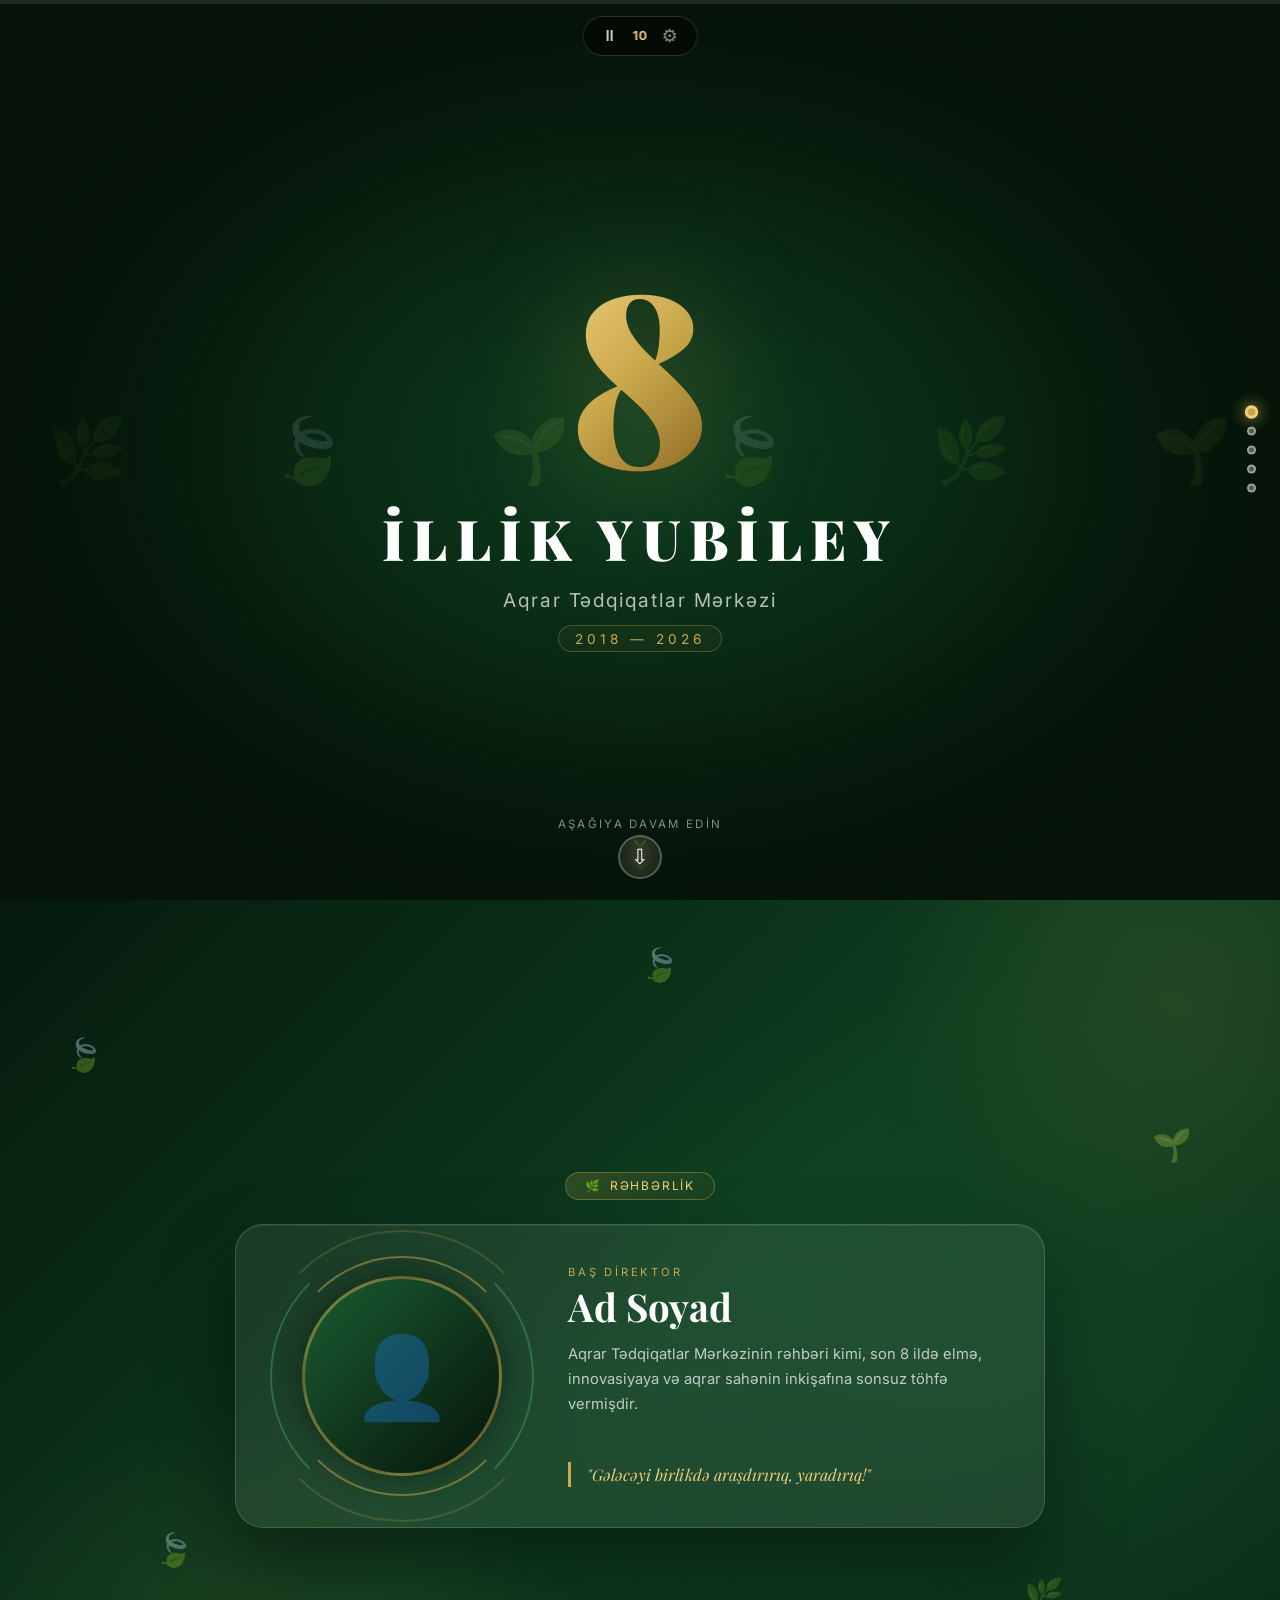
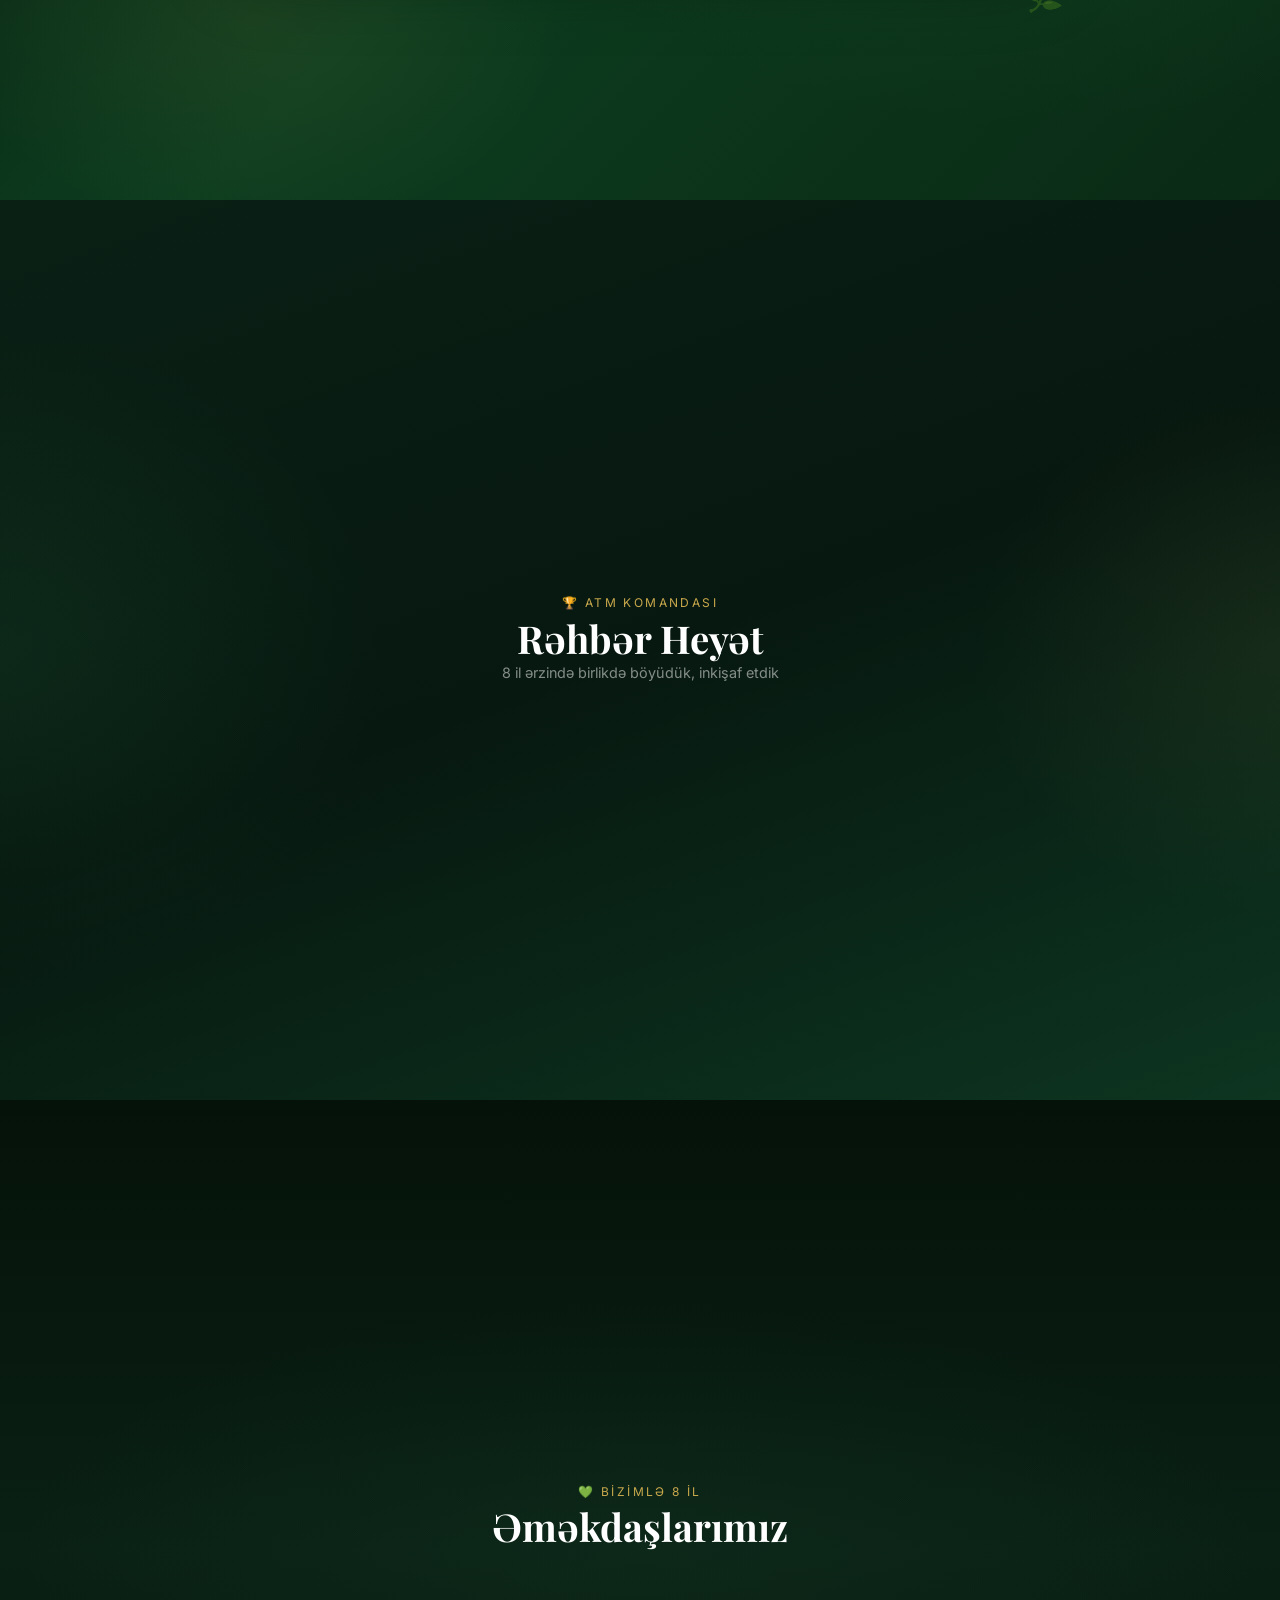
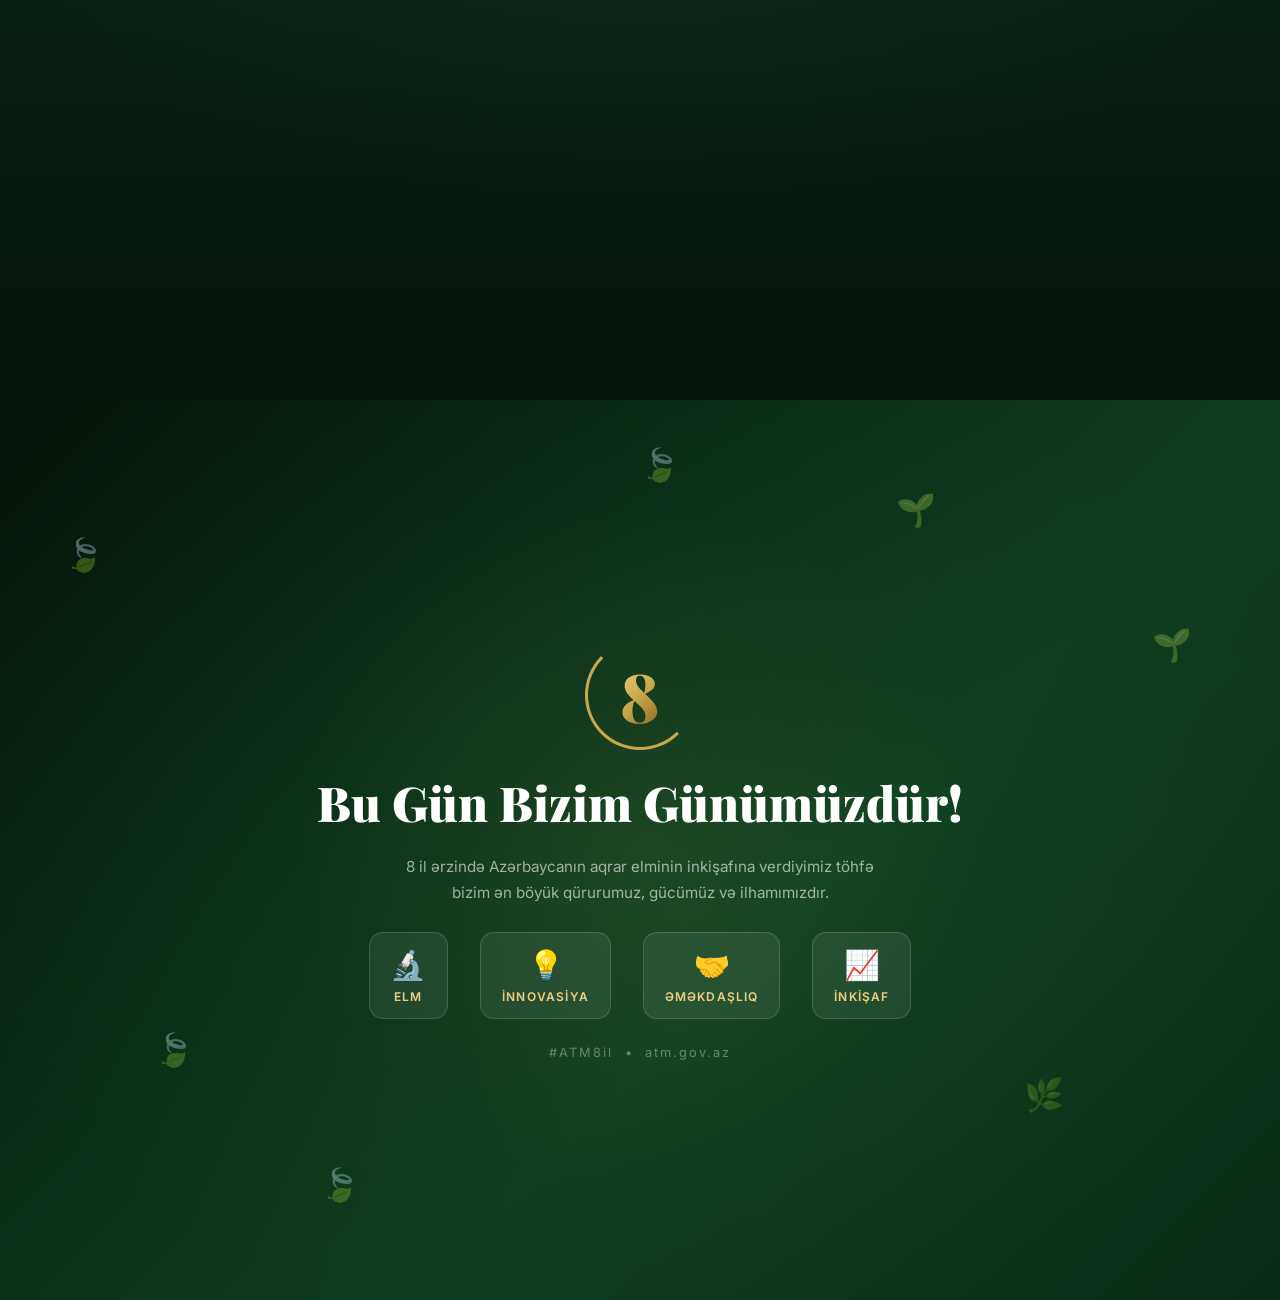
==== commit b074034e: "+" ====
--- a/index.html
+++ b/index.html
@@ -94,7 +94,9 @@
               Aqrar Tədqiqatlar Mərkəzinin rəhbəri kimi, son 8 ildə elmə, innovasiyaya
               və aqrar sahənin inkişafına sonsuz töhfə vermişdir.
             </p>
-            
+            <div class="director-stats">
+              
+            </div>
             <blockquote class="director-quote" id="directorQuote">
               "Gələcəyi birlikdə araşdırırıq, yaradırıq!"
             </blockquote>
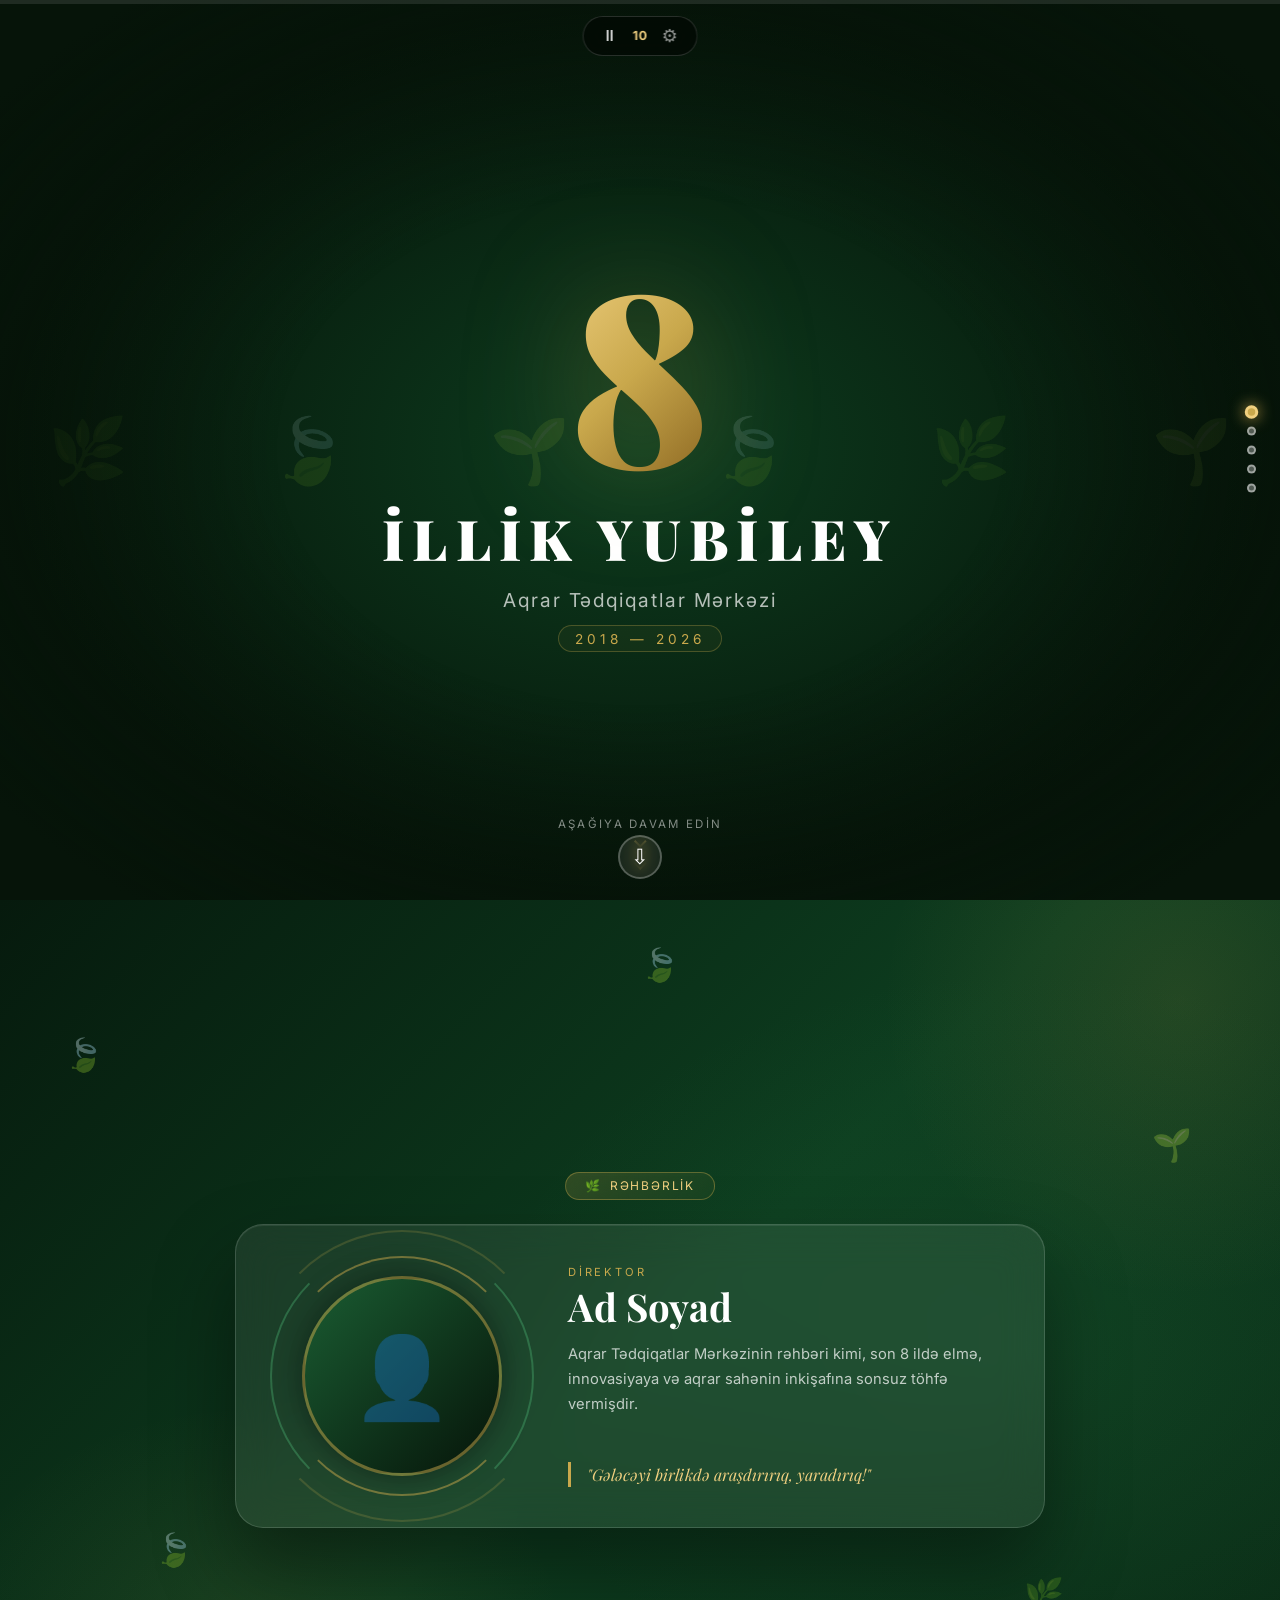
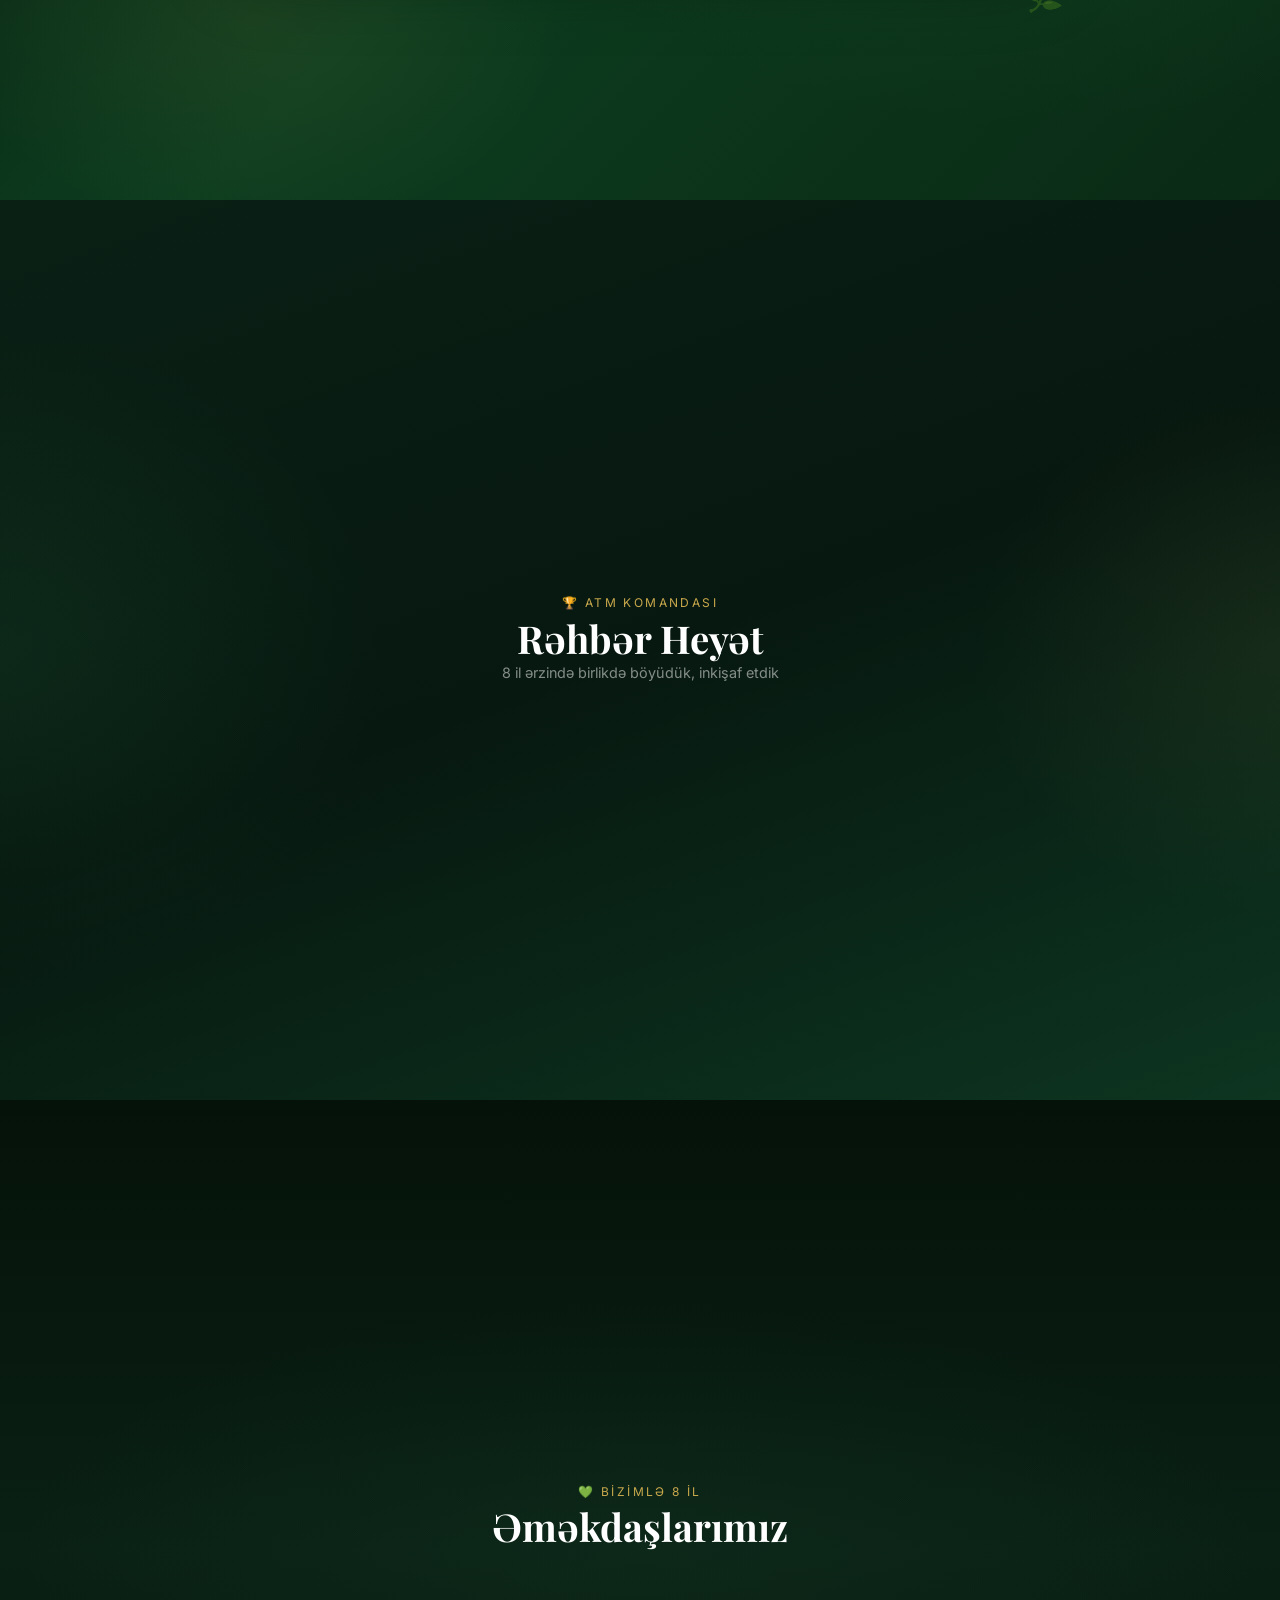
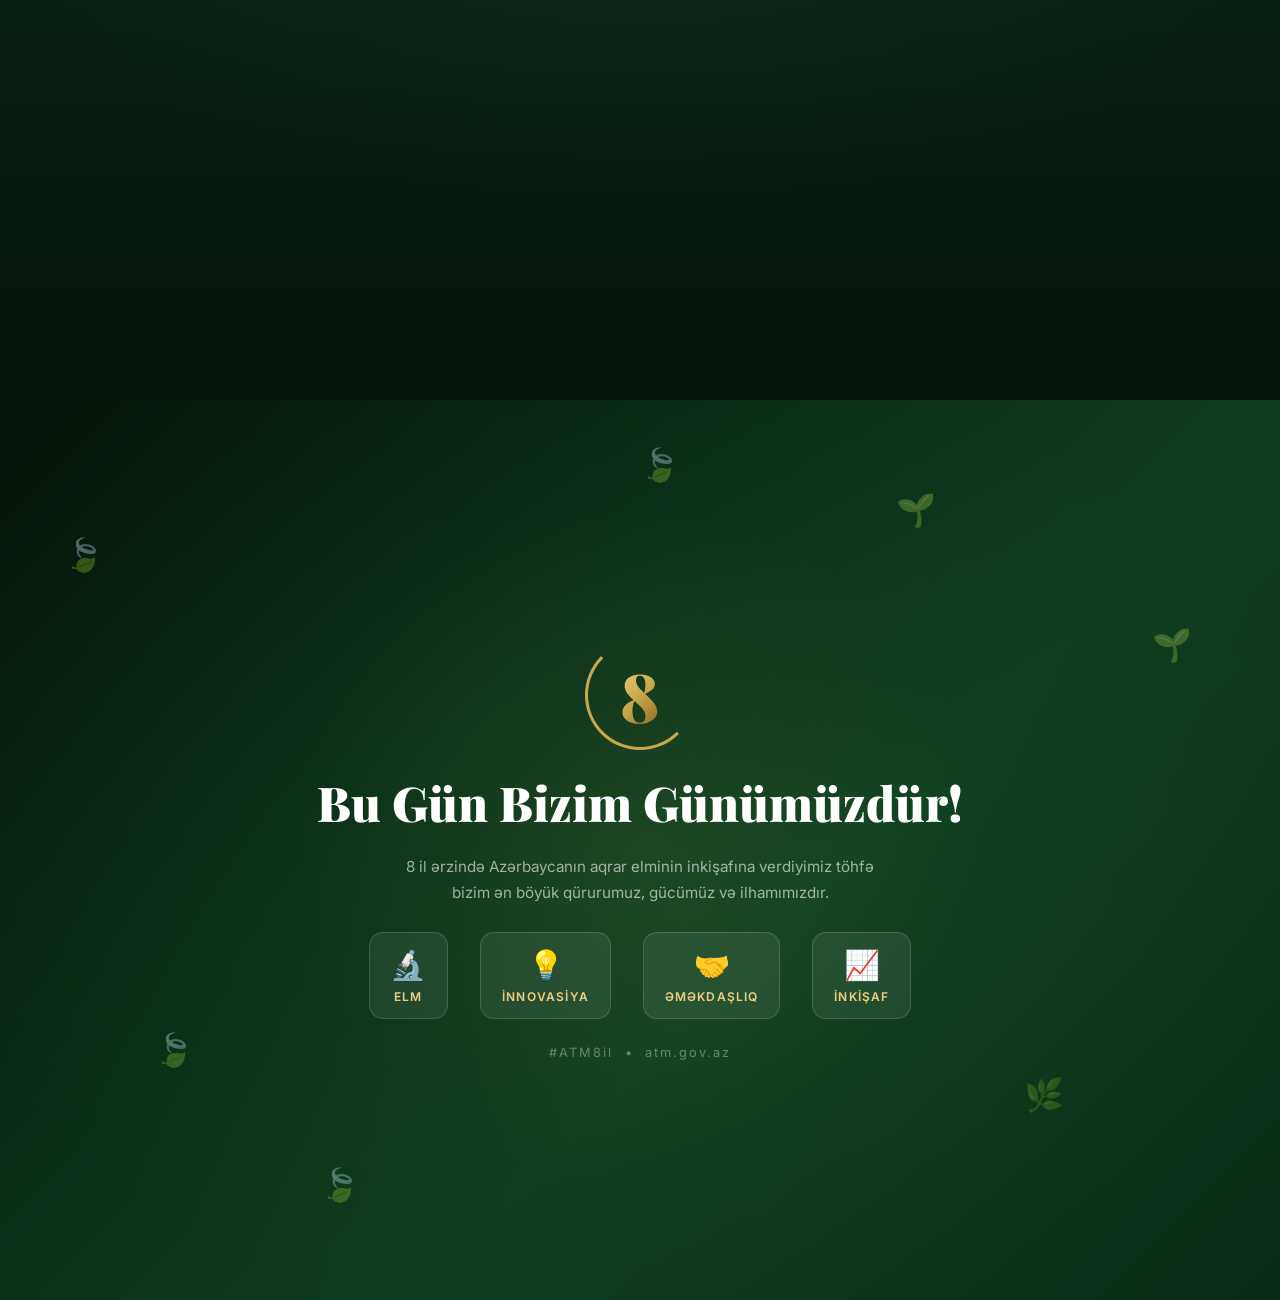
==== commit bf859aba: "+" ====
--- a/index.html
+++ b/index.html
@@ -88,7 +88,7 @@
             </div>
           </div>
           <div class="director-info">
-            <div class="director-title-label">Baş Direktor</div>
+            <div class="director-title-label">Direktor</div>
             <h2 class="director-name" id="directorName">Ad Soyad</h2>
             <p class="director-desc" id="directorDesc">
               Aqrar Tədqiqatlar Mərkəzinin rəhbəri kimi, son 8 ildə elmə, innovasiyaya
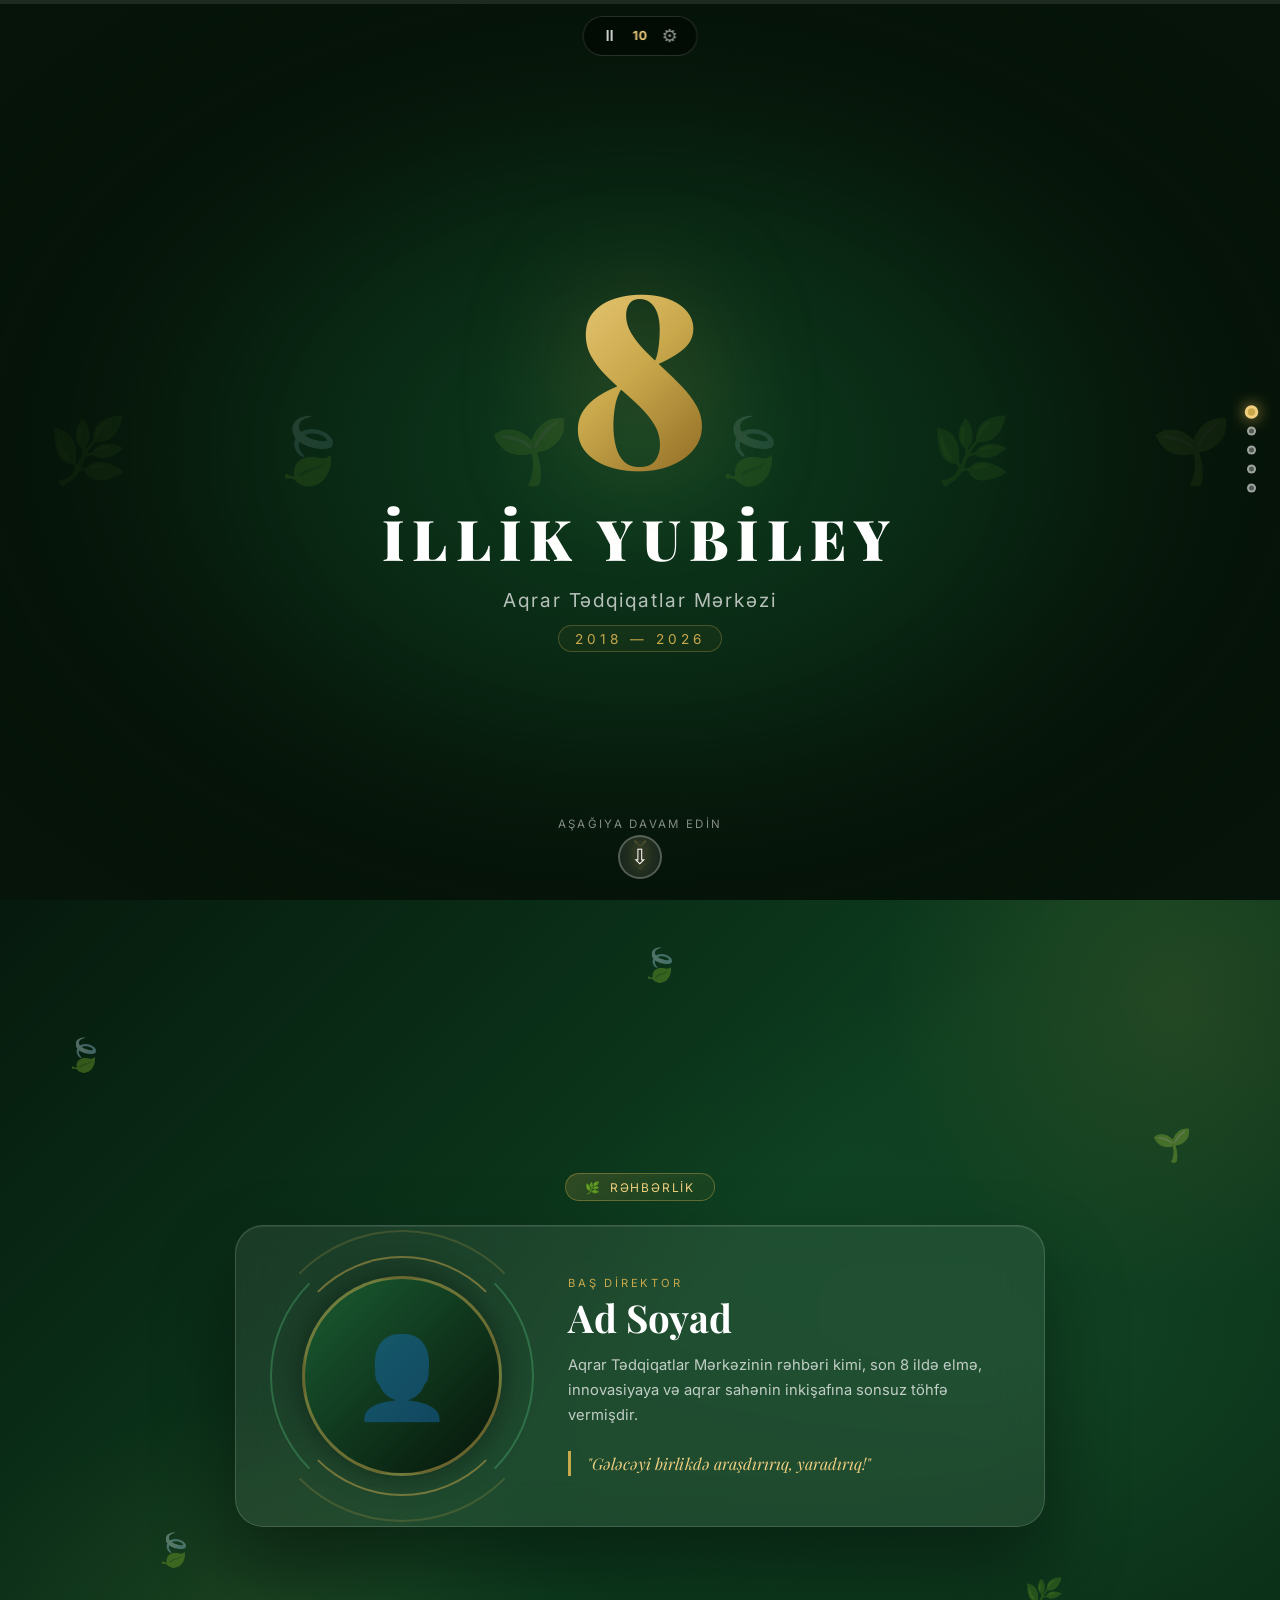
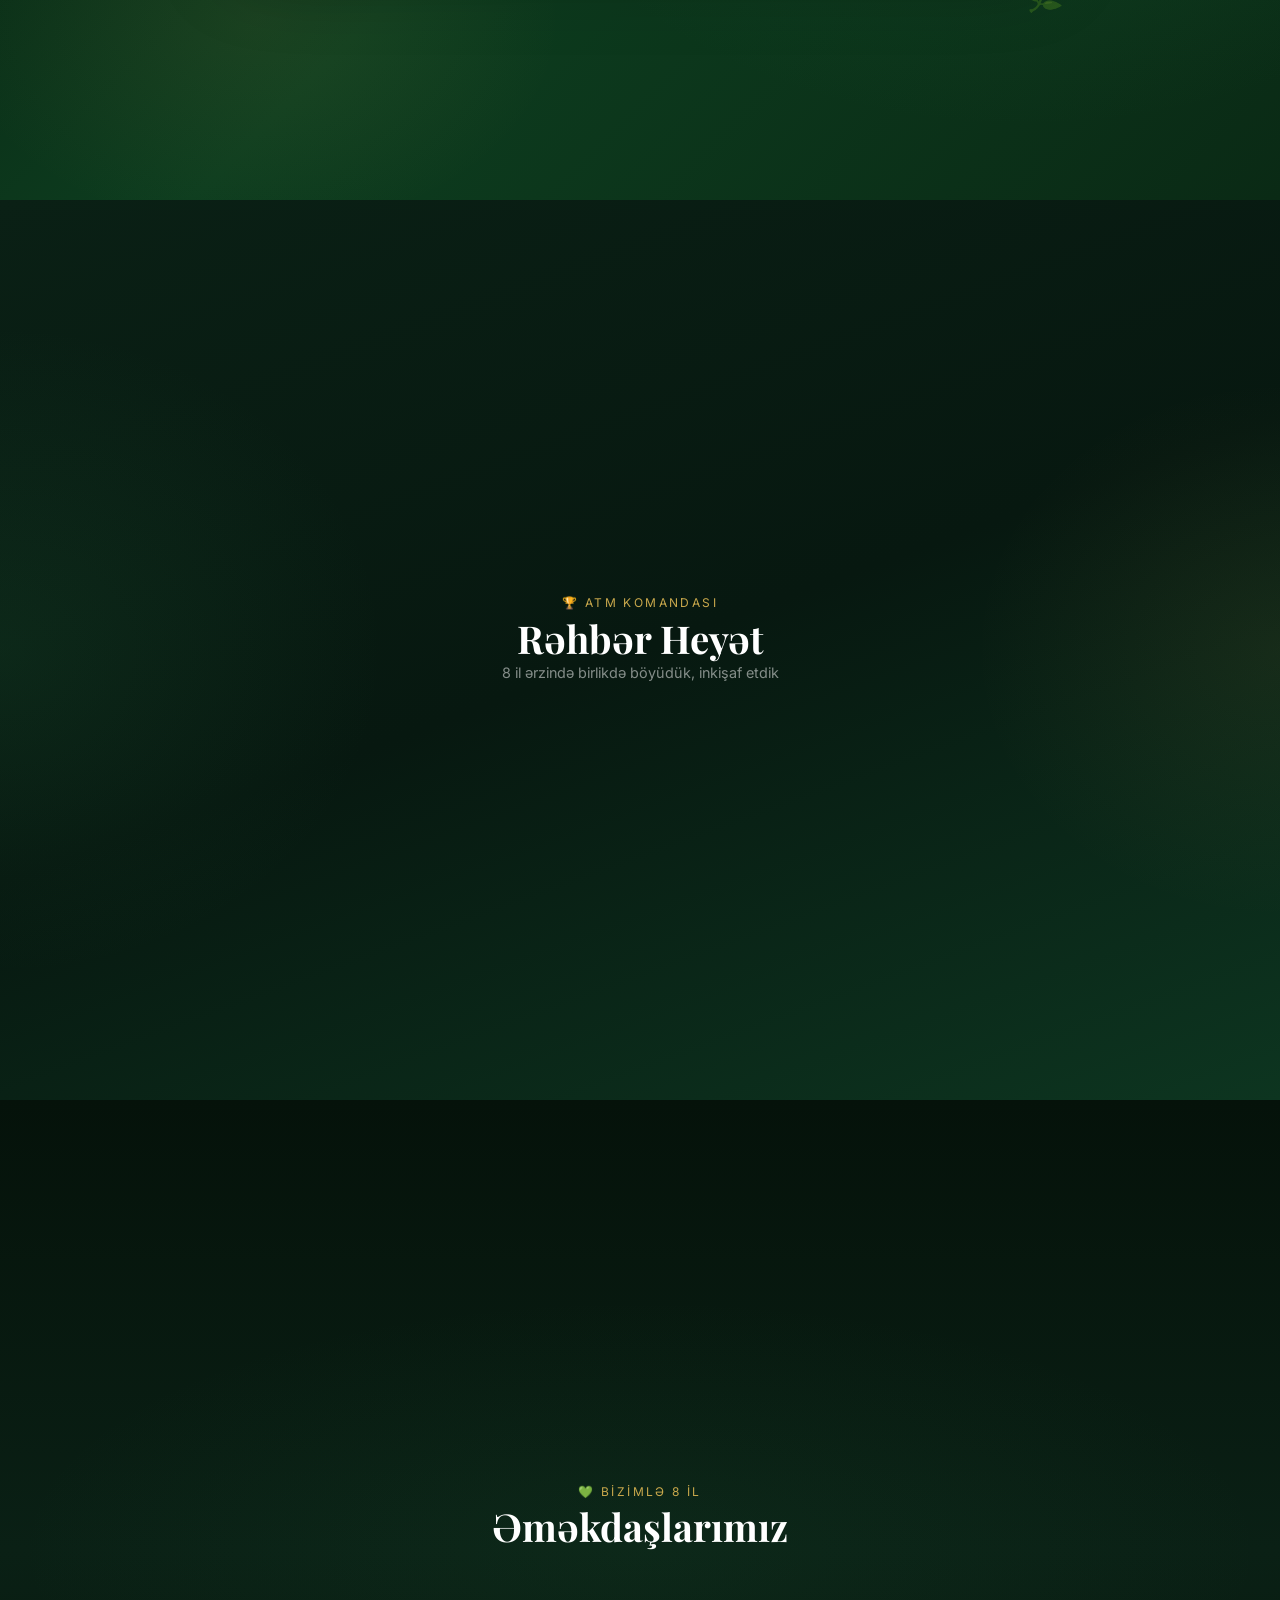
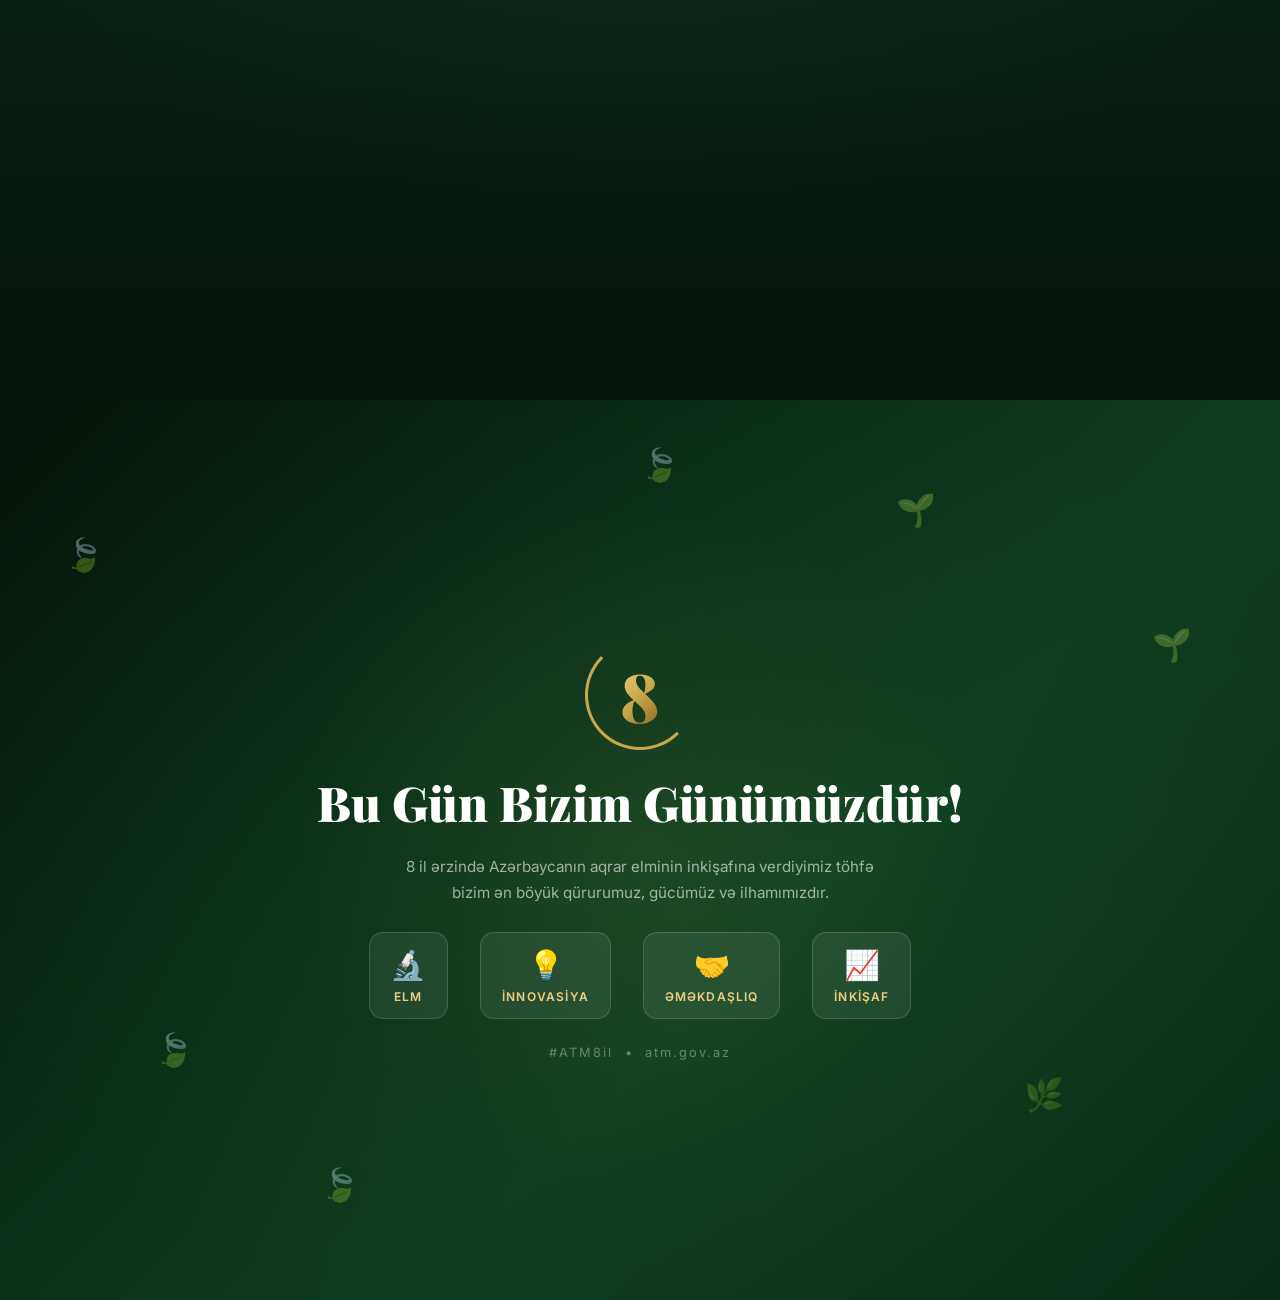
==== commit 60d7adb2: "+" ====
--- a/index.html
+++ b/index.html
@@ -88,15 +88,13 @@
             </div>
           </div>
           <div class="director-info">
-            <div class="director-title-label">Direktor</div>
+            <div class="director-title-label">Baş Direktor</div>
             <h2 class="director-name" id="directorName">Ad Soyad</h2>
             <p class="director-desc" id="directorDesc">
               Aqrar Tədqiqatlar Mərkəzinin rəhbəri kimi, son 8 ildə elmə, innovasiyaya
               və aqrar sahənin inkişafına sonsuz töhfə vermişdir.
             </p>
-            <div class="director-stats">
-              
-            </div>
+            
             <blockquote class="director-quote" id="directorQuote">
               "Gələcəyi birlikdə araşdırırıq, yaradırıq!"
             </blockquote>
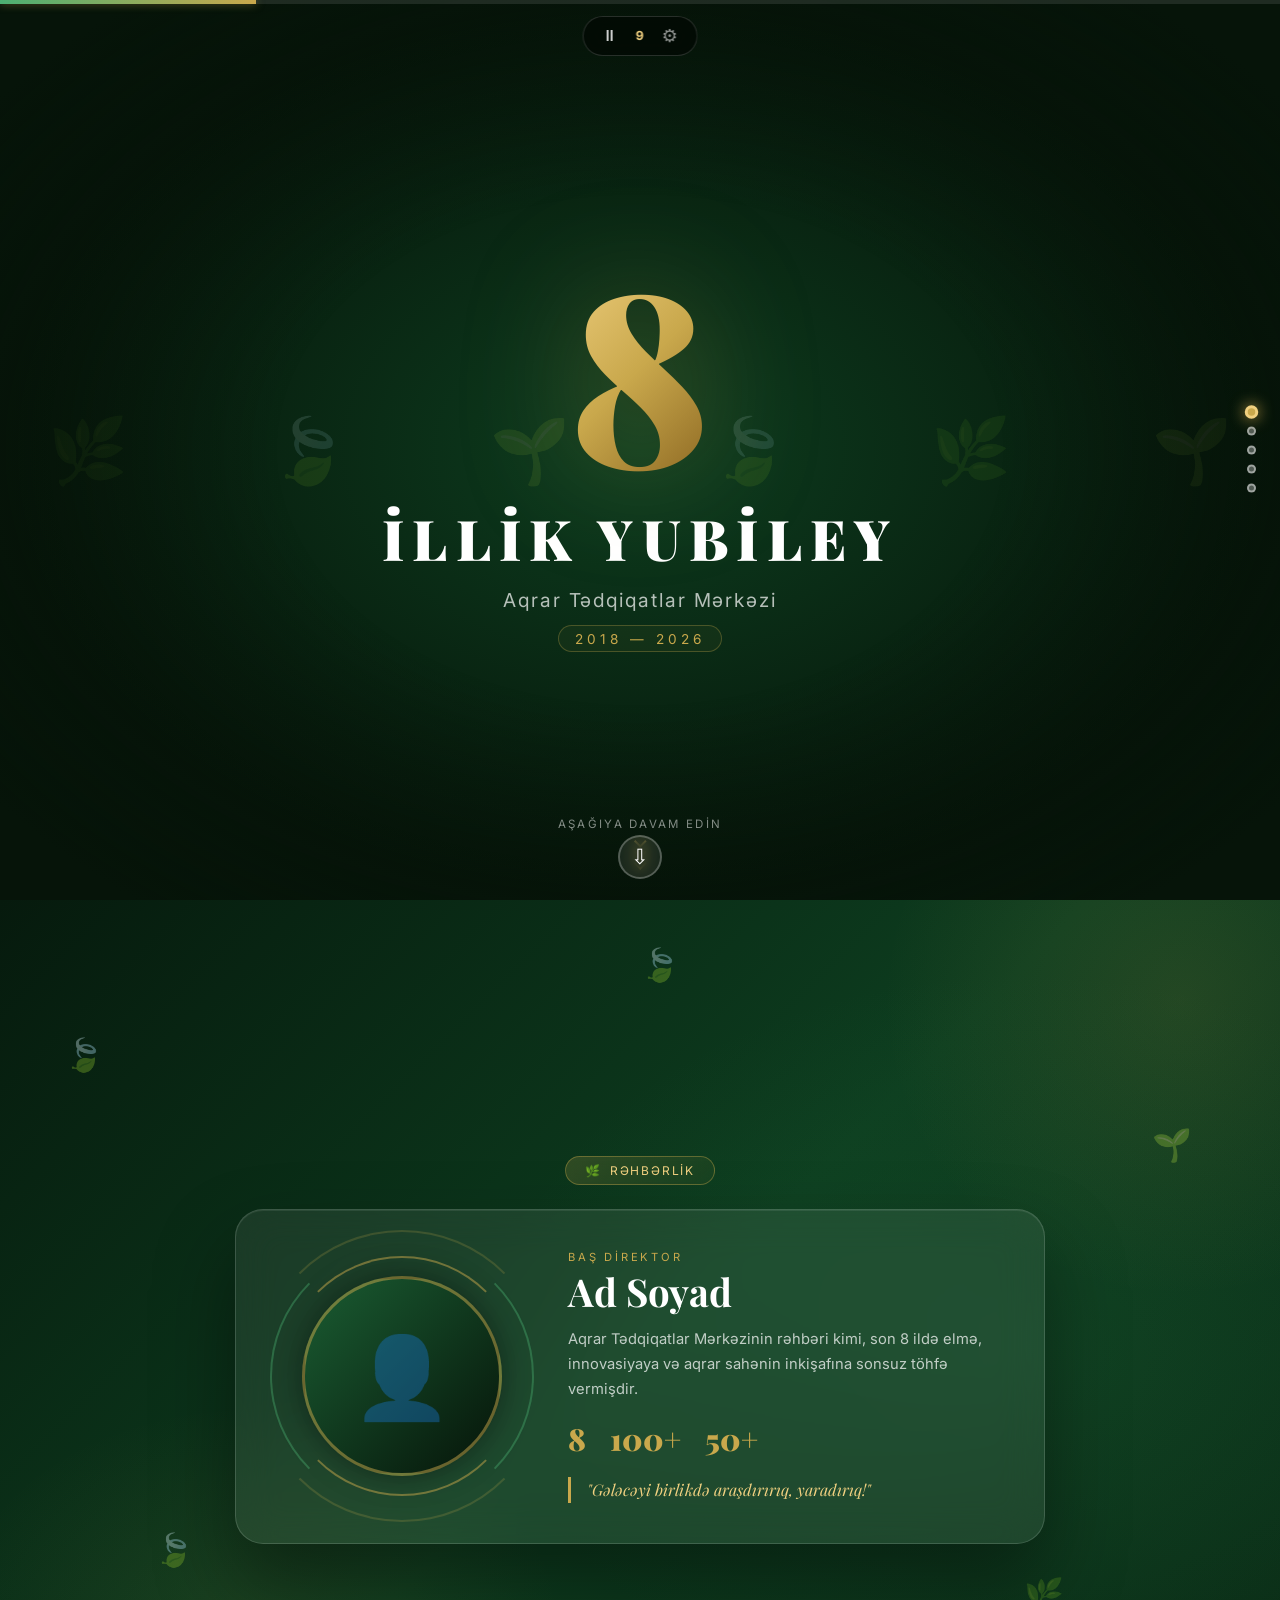
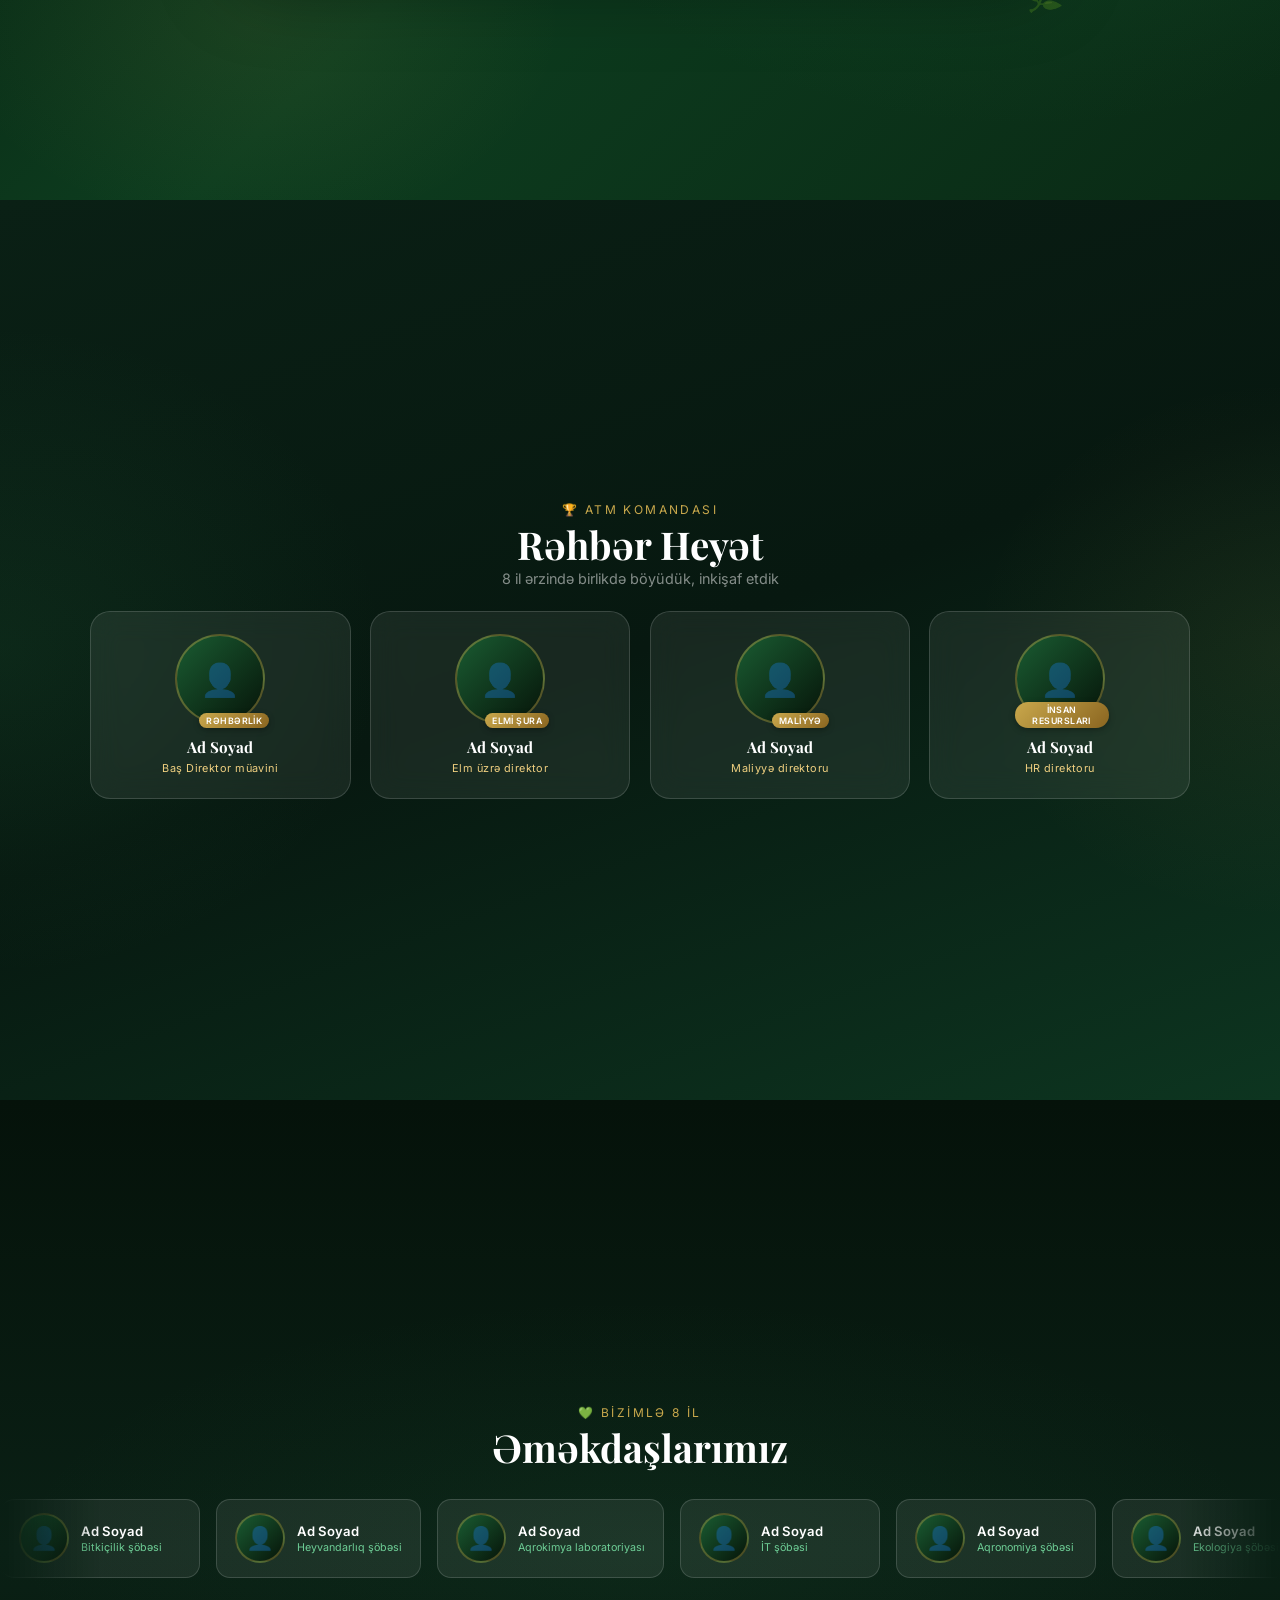
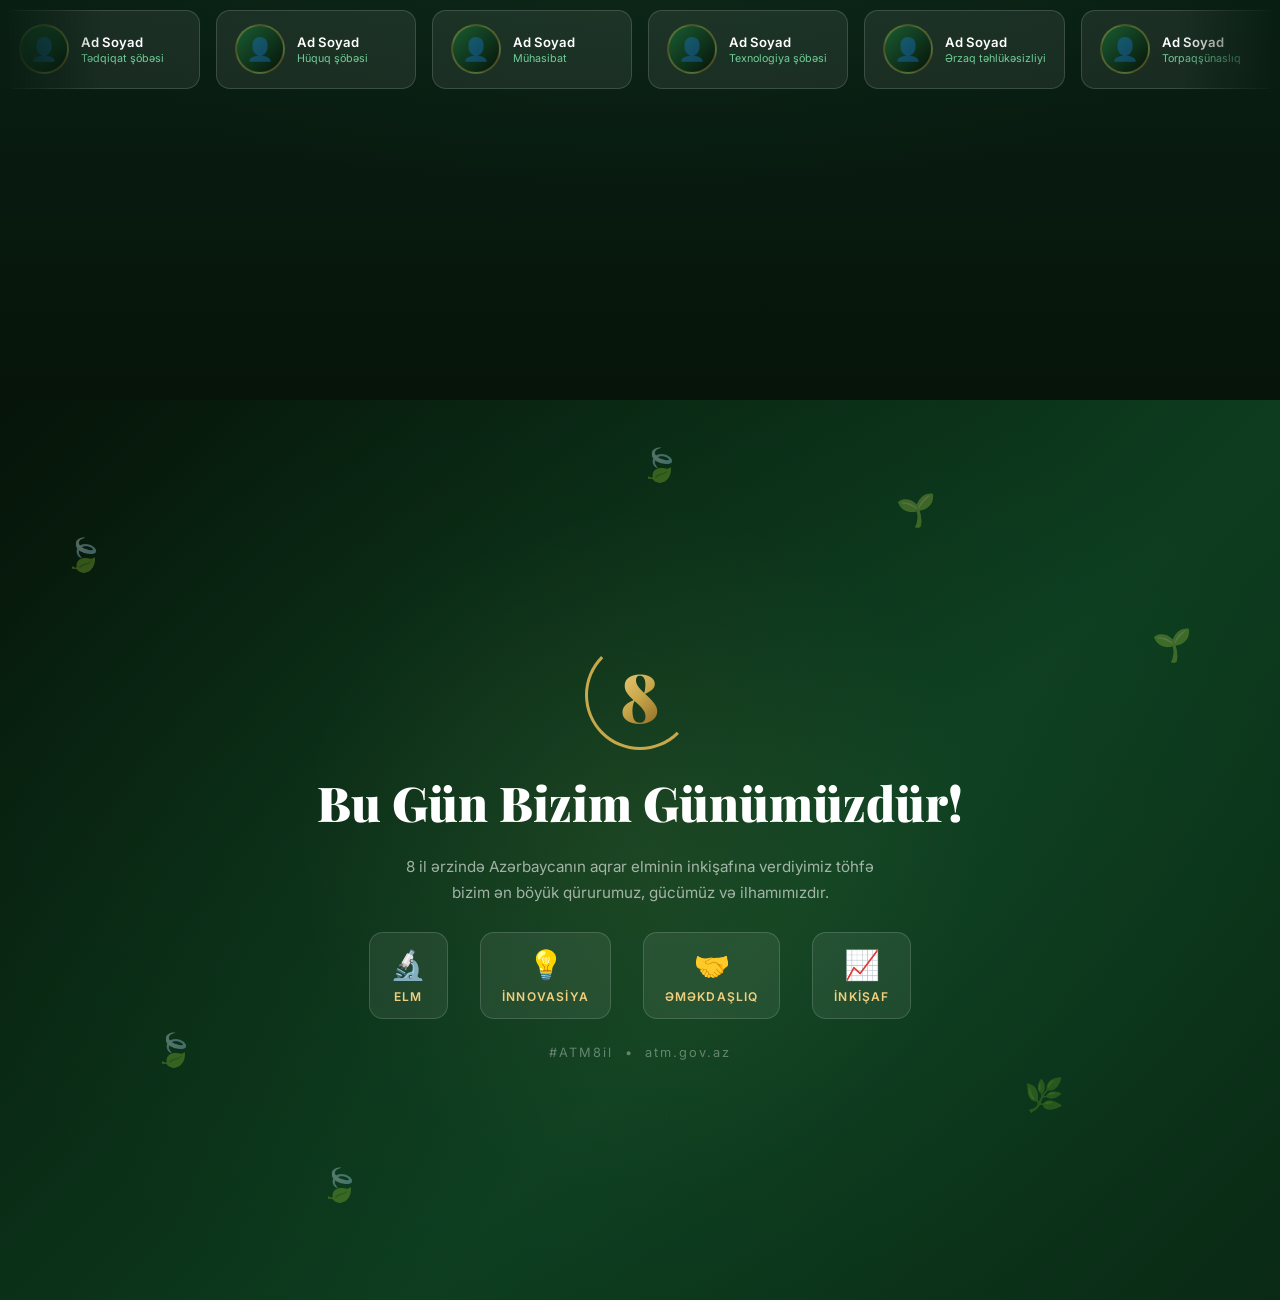
==== commit 2cc2e69d: "+" ====
--- a/index.html
+++ b/index.html
@@ -94,7 +94,22 @@
               Aqrar Tədqiqatlar Mərkəzinin rəhbəri kimi, son 8 ildə elmə, innovasiyaya
               və aqrar sahənin inkişafına sonsuz töhfə vermişdir.
             </p>
-            
+            <div class="director-stats">
+              <div class="stat-item">
+                <span class="stat-num" id="statYears">8</span>
+                <span class="stat-lbl"></span>
+              </div>
+              
+              <div class="stat-item">
+                <span class="stat-num" id="statProjects">100+</span>
+                <span class="stat-lbl"></span>
+              </div>
+              
+              <div class="stat-item">
+                <span class="stat-num" id="statStaff">50+</span>
+                <span class="stat-lbl"></span>
+              </div>
+            </div>
             <blockquote class="director-quote" id="directorQuote">
               "Gələcəyi birlikdə araşdırırıq, yaradırıq!"
             </blockquote>
